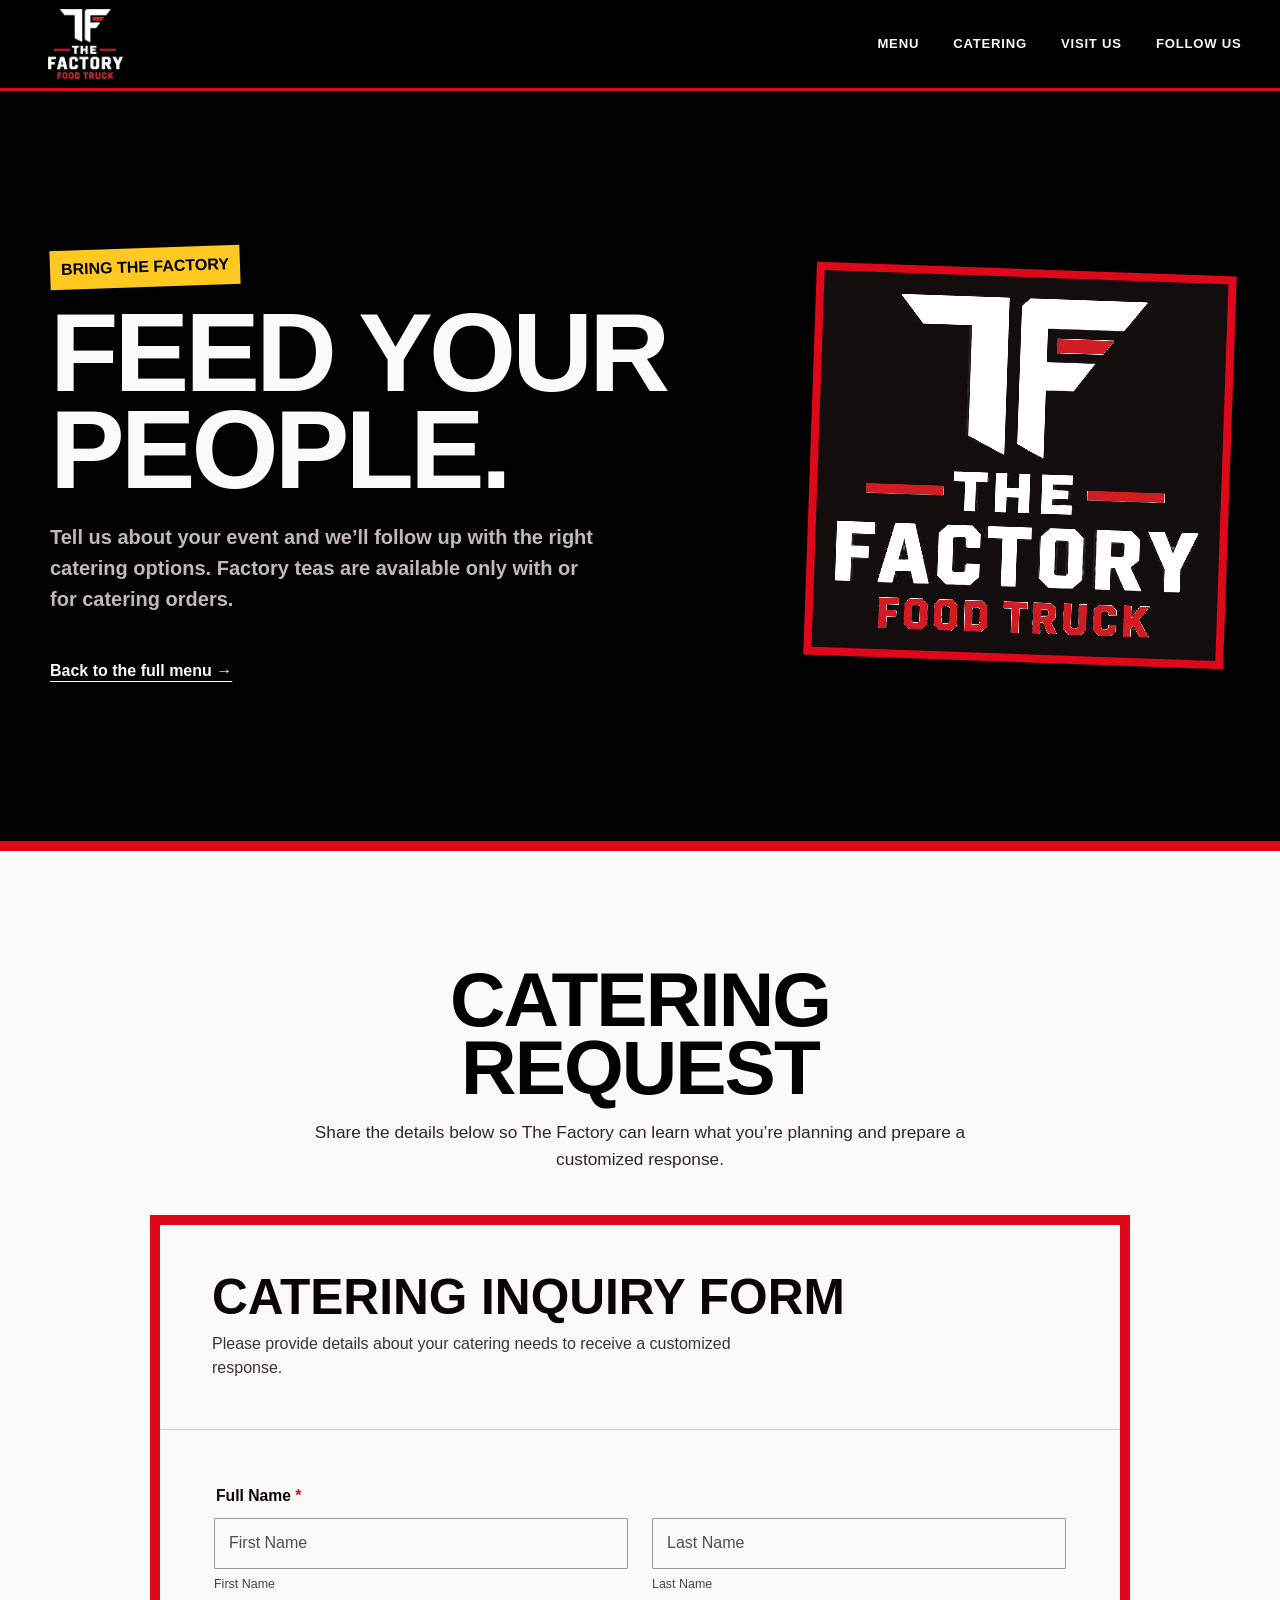
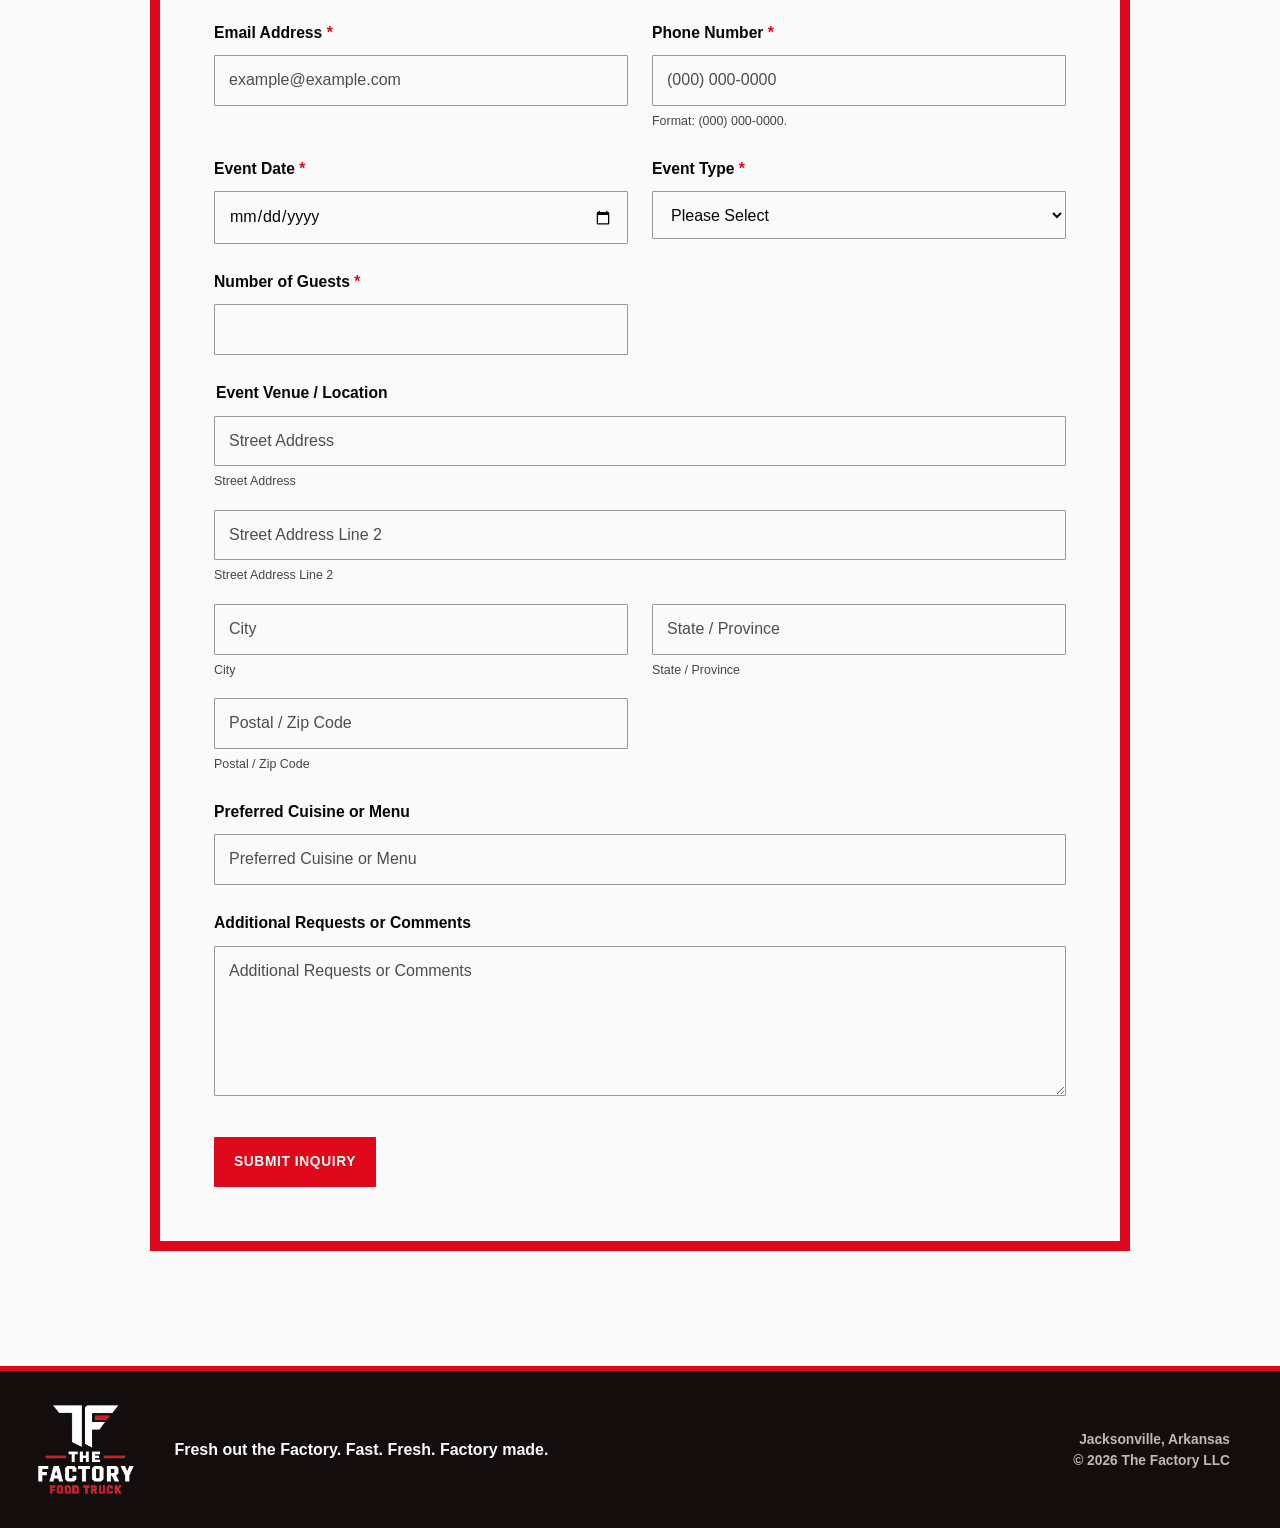
==== catering.html @ 356c7d22 "Add standalone navigation pages and Resend worker" ====
<!doctype html>
<html lang="en">
<head>
  <meta charset="UTF-8">
  <meta name="viewport" content="width=device-width, initial-scale=1.0">
  <meta name="description" content="Request The Factory Food Truck for your next event. Catering inquiries for Jacksonville and surrounding areas.">
  <meta name="theme-color" content="#090909">
  <title>Catering | The Factory Food Truck</title>
  <link rel="icon" href="assets/factory-logo-white.png" type="image/png">
  <link rel="stylesheet" href="styles.css">
</head>
<body class="catering-page">
  <a class="skip-link" href="#main">Skip to main content</a>

  <header class="site-header">
    <a class="wordmark" href="index.html#top" aria-label="The Factory home">
      <img src="assets/factory-logo-client-dark.png" alt="The Factory Food Truck" width="667" height="618">
    </a>
    <button class="nav-toggle" type="button" aria-expanded="false" aria-controls="site-nav" aria-label="Open menu">
      <span class="nav-toggle-bars" aria-hidden="true"></span>
    </button>
    <nav id="site-nav" aria-label="Main navigation">
      <a href="menu.html">Menu</a>
      <a href="catering.html" aria-current="page">Catering</a>
      <a href="visit.html">Visit us</a>
      <a href="follow-us.html">Follow us</a>
    </nav>
  </header>

  <main id="main">
    <section class="catering-hero">
      <div class="catering-hero-copy">
        <p class="script-line">Bring the Factory</p>
        <h1>Feed your people.</h1>
        <p>Tell us about your event and we’ll follow up with the right catering options. Factory teas are available only with or for catering orders.</p>
        <a class="text-link" href="index.html#menu">Back to the full menu →</a>
      </div>
      <div class="catering-hero-mark" aria-hidden="true">
        <img src="assets/factory-logo-client-dark.png" alt="" width="667" height="618">
      </div>
    </section>

    <section class="catering-form-section" aria-labelledby="catering-form-title">
      <div class="catering-form-intro">
        <h2 id="catering-form-title">Catering request</h2>
        <p>Share the details below so The Factory can learn what you’re planning and prepare a customized response.</p>
      </div>
      <div class="catering-form-frame">
        <form id="catering-form" class="native-catering-form" novalidate>
          <div class="native-form-header">
            <h3>Catering Inquiry Form</h3>
            <p>Please provide details about your catering needs to receive a customized response.</p>
          </div>

          <div class="native-form-body">
            <div class="form-field form-field-full">
              <fieldset class="field-group">
                <legend>Full Name <span aria-hidden="true">*</span></legend>
                <div class="form-grid form-grid-two">
                  <label>
                    <span class="sr-only">First Name</span>
                    <input name="firstName" type="text" autocomplete="given-name" placeholder="First Name" required>
                    <small>First Name</small>
                  </label>
                  <label>
                    <span class="sr-only">Last Name</span>
                    <input name="lastName" type="text" autocomplete="family-name" placeholder="Last Name" required>
                    <small>Last Name</small>
                  </label>
                </div>
              </fieldset>
            </div>

            <div class="form-field">
              <label for="email">Email Address <span aria-hidden="true">*</span></label>
              <input id="email" name="email" type="email" autocomplete="email" placeholder="example@example.com" required>
            </div>
            <div class="form-field">
              <label for="phone">Phone Number <span aria-hidden="true">*</span></label>
              <input id="phone" name="phone" type="tel" autocomplete="tel" inputmode="tel" placeholder="(000) 000-0000" required>
              <small>Format: (000) 000-0000.</small>
            </div>

            <div class="form-field">
              <label for="event-date">Event Date <span aria-hidden="true">*</span></label>
              <input id="event-date" name="eventDate" type="date" required>
            </div>
            <div class="form-field">
              <label for="event-type">Event Type <span aria-hidden="true">*</span></label>
              <select id="event-type" name="eventType" required>
                <option value="">Please Select</option>
                <option>Wedding</option>
                <option>Corporate Event</option>
                <option>Birthday</option>
                <option>Anniversary</option>
                <option>Other</option>
              </select>
            </div>

            <div class="form-field">
              <label for="guest-count">Number of Guests <span aria-hidden="true">*</span></label>
              <input id="guest-count" name="guestCount" type="number" min="1" step="1" required>
            </div>

            <fieldset class="field-group form-field-full">
              <legend>Event Venue / Location</legend>
              <div class="form-grid form-grid-two">
                <label class="form-field-full">
                  <span class="sr-only">Street Address</span>
                  <input name="streetAddress" type="text" autocomplete="street-address" placeholder="Street Address">
                  <small>Street Address</small>
                </label>
                <label class="form-field-full">
                  <span class="sr-only">Street Address Line 2</span>
                  <input name="streetAddressLine2" type="text" autocomplete="address-line2" placeholder="Street Address Line 2">
                  <small>Street Address Line 2</small>
                </label>
                <label>
                  <span class="sr-only">City</span>
                  <input name="city" type="text" autocomplete="address-level2" placeholder="City">
                  <small>City</small>
                </label>
                <label>
                  <span class="sr-only">State / Province</span>
                  <input name="state" type="text" autocomplete="address-level1" placeholder="State / Province">
                  <small>State / Province</small>
                </label>
                <label>
                  <span class="sr-only">Postal / Zip Code</span>
                  <input name="postalCode" type="text" autocomplete="postal-code" inputmode="numeric" placeholder="Postal / Zip Code">
                  <small>Postal / Zip Code</small>
                </label>
              </div>
            </fieldset>

            <div class="form-field form-field-full">
              <label for="preferred-menu">Preferred Cuisine or Menu</label>
              <input id="preferred-menu" name="preferredMenu" type="text" placeholder="Preferred Cuisine or Menu">
            </div>
            <div class="form-field form-field-full">
              <label for="comments">Additional Requests or Comments</label>
              <textarea id="comments" name="comments" rows="5" placeholder="Additional Requests or Comments"></textarea>
            </div>

            <div class="form-submit-row">
              <button class="button button-red" type="submit">Submit Inquiry</button>
              <p id="catering-status" class="form-status" role="status" aria-live="polite"></p>
            </div>
          </div>
        </form>
      </div>
    </section>
  </main>

  <footer>
    <img class="footer-logo" src="assets/factory-logo-client-dark.png" alt="The Factory Food Truck" width="667" height="618">
    <p>Fresh out the Factory. Fast. Fresh. Factory made.</p>
    <p class="footer-meta">Jacksonville, Arkansas<br>© <span id="year"></span> The Factory LLC</p>
  </footer>

  <script src="catering-config.js"></script>
  <script src="script.js"></script>
</body>
</html>
---- styles.css ----
:root {
  --black: oklch(0.075 0 0);
  --ink: oklch(0.12 0.008 25);
  --surface: oklch(0.17 0.012 25);
  --white: oklch(0.985 0 0);
  --muted: oklch(0.79 0.01 25);
  --red: oklch(0.57 0.23 27);
  --red-dark: oklch(0.41 0.17 27);
  --yellow: oklch(0.86 0.17 88);
  --display: Impact, Haettenschweiler, "Arial Narrow Bold", sans-serif;
  --body: Arial, Helvetica, sans-serif;
  --page: min(1180px, calc(100vw - 40px));
  --header: 78px;
}

* { box-sizing: border-box; }
html { scroll-behavior: smooth; }
body { margin: 0; color: var(--white); background: var(--black); font-family: var(--body); line-height: 1.55; overflow-x: clip; }
img { display: block; max-width: 100%; height: auto; }
a { color: inherit; }
button, a { -webkit-tap-highlight-color: transparent; }
:focus-visible { outline: 3px solid var(--yellow); outline-offset: 4px; }

.skip-link { position: fixed; top: 8px; left: 8px; z-index: 30; padding: 12px 16px; color: var(--black); background: var(--white); transform: translateY(-140%); }
.skip-link:focus { transform: translateY(0); }

.site-header { min-height: var(--header); padding: 9px clamp(16px, 3vw, 44px); display: flex; align-items: center; justify-content: space-between; gap: 28px; border-bottom: 3px solid var(--red); background: oklch(0.075 0 0 / .97); position: sticky; top: 0; z-index: 20; }
.wordmark { width: 94px; height: 70px; display: block; text-decoration: none; }
.wordmark img { width: 100%; height: 100%; object-fit: contain; }
.site-header nav { display: flex; align-items: center; gap: 34px; }
.site-header nav a { min-height: 44px; display: flex; align-items: center; font: 800 .82rem/1 var(--body); text-decoration: none; text-transform: uppercase; letter-spacing: .06em; }
.site-header nav a:hover { color: var(--red); }
.nav-toggle { display: none; width: 48px; height: 44px; padding: 0; align-items: center; justify-content: center; color: var(--white); border: 2px solid var(--white); background: transparent; cursor: pointer; }
.nav-toggle-bars, .nav-toggle-bars::before, .nav-toggle-bars::after { content: ""; display: block; width: 22px; height: 2.5px; background: currentColor; border-radius: 2px; transition: transform .2s ease, opacity .2s ease; }
.nav-toggle-bars { position: relative; }
.nav-toggle-bars::before, .nav-toggle-bars::after { position: absolute; left: 0; }
.nav-toggle-bars::before { top: -7px; }
.nav-toggle-bars::after { top: 7px; }
.nav-toggle[aria-expanded="true"] .nav-toggle-bars { background: transparent; }
.nav-toggle[aria-expanded="true"] .nav-toggle-bars::before { top: 0; transform: rotate(45deg); }
.nav-toggle[aria-expanded="true"] .nav-toggle-bars::after { top: 0; transform: rotate(-45deg); }

.hero { min-height: calc(100svh - var(--header)); display: block; overflow: hidden; position: relative; background: var(--black); }
.hero-copy { width: min(690px, 57vw); min-height: calc(100svh - var(--header)); padding: clamp(28px, 4vw, 58px) 20px clamp(54px, 7vw, 88px) clamp(20px, 3.4vw, 50px); display: flex; flex-direction: column; justify-content: flex-start; position: relative; z-index: 2; }
.hero-brand { width: max-content; margin: 0 0 12px; position: relative; }
.hero-brand img { width: min(200px, 52vw); transform: rotate(-1.5deg); }
.hero h1 { margin: 0; max-width: 7ch; font: 900 clamp(4rem, 7.8vw, 6rem)/.88 var(--display); letter-spacing: -.025em; text-transform: uppercase; text-wrap: balance; }
.hero h1 span { display: block; color: var(--white); }
.hero h1 strong { width: max-content; max-width: 100%; margin-top: 8px; padding: 5px 12px 8px; display: block; color: var(--white); background: var(--red); font: inherit; transform: rotate(-1.5deg); }
.hero-lede { max-width: 520px; margin: 26px 0 0; color: var(--muted); font-size: clamp(1.05rem, 1.7vw, 1.24rem); font-weight: 700; }
.hero-actions, .visit-actions { display: flex; flex-wrap: wrap; gap: 12px; margin-top: 30px; }
.button { min-height: 50px; padding: 0 20px; display: inline-flex; align-items: center; justify-content: center; border: 0; border-radius: 1px; font: 900 .86rem/1 var(--body); text-transform: uppercase; letter-spacing: .045em; text-decoration: none; transition: transform 180ms cubic-bezier(.22, 1, .36, 1), background 180ms ease-out, color 180ms ease-out; }
.button:hover { transform: translateY(-3px) rotate(-1deg); }
.button-light { color: var(--black); background: var(--white); }
.button-outline { border: 2px solid var(--white); color: var(--white); background: transparent; }
.button-red { background: var(--red); color: var(--white); }
.button-dark { color: var(--white); background: var(--black); }
.hours-line { margin: 24px 0 0; font-size: .9rem; }
.hours-line strong { color: var(--yellow); text-transform: uppercase; }
.hours-line span { color: var(--muted); }

.page-intro { padding: clamp(64px, 9vw, 120px) max(20px, calc((100vw - 1180px) / 2)); color: var(--white); background: var(--black); border-bottom: 10px solid var(--red); }
.page-intro h1 { max-width: 8ch; margin: 18px 0 20px; font: 900 clamp(4rem, 8vw, 6rem)/.86 var(--display); letter-spacing: -.035em; text-transform: uppercase; text-wrap: balance; }
.page-intro > p:not(.script-line) { max-width: 54ch; margin: 0; color: var(--muted); font-size: clamp(1.05rem, 1.8vw, 1.25rem); font-weight: 700; }

.intro { width: 100%; margin: 0; padding: clamp(80px, 10vw, 140px) max(20px, calc((100vw - 1180px) / 2)); display: grid; grid-template-columns: .9fr 1.1fr; gap: clamp(48px, 8vw, 100px); align-items: center; color: var(--black); background: var(--white); }
.intro-logo { min-height: clamp(300px, 34vw, 470px); padding: clamp(28px, 4vw, 56px); display: flex; align-items: center; justify-content: center; background: var(--white); border: 7px solid var(--red); position: relative; transform: rotate(-1deg); }
.intro-logo img { width: 100%; max-width: 100%; max-height: 100%; margin: 0 auto; object-fit: contain; }
.intro-logo::after { content: "Made fresh"; position: absolute; right: -20px; bottom: -17px; padding: 7px 10px; color: var(--black); background: var(--yellow); font-weight: 900; text-transform: uppercase; transform: rotate(4deg); }
.intro-copy h2, .food-copy h2, .visit-copy h2, .social-section h2 { margin: 0 0 20px; font: 900 clamp(2.8rem, 6vw, 5.6rem)/.9 var(--display); letter-spacing: -.02em; text-transform: uppercase; text-wrap: balance; }
.intro-copy h2 { color: var(--red); }
.intro-copy p { max-width: 55ch; margin: 0; color: oklch(0.25 0.01 25); font-size: 1.12rem; }

.menu-section { padding: clamp(82px, 10vw, 140px) max(20px, calc((100vw - 1180px) / 2)); position: relative; color: var(--white); background: var(--ink); border-top: 10px solid var(--red); border-bottom: 10px solid var(--red); }
.menu-section::before { content: ""; position: absolute; inset: 0; pointer-events: none; background: radial-gradient(circle at 18% 20%, oklch(1 0 0 / .025) 0 1px, transparent 2px); background-size: 13px 13px; opacity: .55; }
.section-heading { position: relative; display: flex; align-items: end; justify-content: flex-end; gap: 30px; margin-bottom: 44px; border-bottom: 6px solid var(--white); }
.section-heading p { margin: 0 0 17px; color: var(--yellow); font-weight: 900; text-transform: uppercase; }
.section-heading h2 { margin: 0; color: var(--white); font: 900 clamp(3.8rem, 8vw, 6rem)/.88 var(--display); text-transform: uppercase; }
.menu-layout { position: relative; display: grid; grid-template-columns: 5fr 7fr; border-top: 2px solid oklch(1 0 0 / .55); border-left: 2px solid oklch(1 0 0 / .55); }
.menu-block { padding: clamp(28px, 4vw, 48px); border-right: 2px solid oklch(1 0 0 / .55); border-bottom: 2px solid oklch(1 0 0 / .55); }
.menu-title { display: flex; align-items: baseline; justify-content: space-between; gap: 20px; padding-bottom: 14px; border-bottom: 5px solid var(--red); }
.menu-title h3 { margin: 0; font: 900 clamp(2rem, 4vw, 3.15rem)/1 var(--display); text-transform: uppercase; }
.menu-title span { color: var(--yellow); font-weight: 900; text-transform: uppercase; font-size: .75rem; text-align: right; }
.price-list { margin: 25px 0; }
.price-list > div { display: flex; align-items: baseline; gap: 10px; margin: 10px 0; }
.price-list > div::before { content: ""; flex: 1; order: 2; border-bottom: 2px dotted oklch(1 0 0 / .3); }
.price-list dt { order: 1; font-weight: 800; }
.price-list dd { order: 3; margin: 0; color: var(--yellow); font-weight: 900; }
.flavor-board { margin-top: 30px; padding: 22px; color: var(--black); background: var(--white); transform: rotate(-.5deg); }
.flavor-board h4, .addons h4 { margin: 0 0 12px; font: 900 1.45rem/1 var(--display); text-transform: uppercase; }
.flavor-board ul { margin: 0; padding: 0; columns: 2; list-style: none; }
.flavor-board li { margin: 8px 0; break-inside: avoid; font-size: .88rem; font-weight: 800; }
.flavor-board li::before { content: "★"; margin-right: 8px; color: var(--red); }
.new-tag { display: inline-block; padding: 2px 5px; color: var(--black); background: var(--yellow); font-size: .66rem; text-transform: uppercase; transform: rotate(-5deg); }
.dish-list > div { padding: 18px 0; border-bottom: 1px solid oklch(1 0 0 / .2); }
.dish-list h4 { margin: 0; font: 900 1.35rem/1.1 var(--display); text-transform: uppercase; }
.dish-list h4 b { float: right; color: var(--yellow); }
.dish-list p, .small-note { margin: 6px 0 0; color: var(--muted); font-size: .9rem; }
.addons { margin-top: 24px; padding: 18px; color: var(--black); background: var(--yellow); transform: rotate(.4deg); }
.addons p { margin: 0; font-size: .9rem; font-weight: 700; }
.featured-price { margin: 28px 0 16px; display: flex; align-items: baseline; gap: 10px; }
.featured-price strong { color: var(--yellow); font: 900 3rem/1 var(--display); }
.featured-price span { font-weight: 900; text-transform: uppercase; }
.drink-flavors { padding: 0; display: flex; flex-wrap: wrap; gap: 8px; list-style: none; }
.drink-flavors li { padding: 7px 10px; border: 2px solid var(--white); font-weight: 800; }
.compact { margin-bottom: 12px; }
.combo-list { display: grid; grid-template-columns: 1fr 1fr; gap: 3px; margin-top: 26px; background: var(--red); }
.combo-list > div { padding: 20px; color: var(--white); background: var(--black); }
.combo-list h4 { margin: 0; font: 900 1.4rem/1 var(--display); text-transform: uppercase; }
.combo-list p { margin: 7px 0; color: var(--muted); font-size: .88rem; }
.combo-list strong { color: var(--yellow); font-size: 1.3rem; }
.catering-note { margin: 38px 0 0; padding: 22px clamp(18px, 3vw, 30px); display: flex; align-items: center; justify-content: space-between; gap: 24px; color: var(--black); background: var(--yellow); transform: rotate(-.35deg); }
.catering-note strong { font: 900 clamp(1.5rem, 3vw, 2.1rem)/1 var(--display); text-transform: uppercase; }
.catering-note p { margin: 5px 0 0; font-weight: 800; }
.advisory { width: 100%; max-width: none; margin: 34px 0 0; padding: 18px clamp(12px, 3vw, 30px); color: var(--white); background: var(--black); border-top: 2px solid var(--red); border-bottom: 2px solid var(--red); font-size: .84rem; text-align: center; }

.food-story { padding: clamp(90px, 11vw, 150px) max(20px, calc((100vw - 1180px) / 2)); display: grid; grid-template-columns: .8fr 1.2fr .8fr; gap: clamp(22px, 5vw, 64px); align-items: center; position: relative; overflow: hidden; color: var(--white); background: var(--red); }
.food-image { margin: 0; height: min(620px, 62vw); overflow: hidden; border: 8px solid var(--white); }
.food-image img { width: 100%; height: 100%; object-fit: cover; }
.food-image:first-child { transform: rotate(-2deg); }
.front-cup { transform: translateY(46px) rotate(2deg); }
.script-line { width: max-content; margin: 0 0 18px; padding: 7px 11px; color: var(--black); background: var(--yellow); font-weight: 900; text-transform: uppercase; transform: rotate(-2deg); }
.food-copy h2 { color: var(--white); }
.food-copy p:not(.script-line) { color: var(--white); font-size: 1.08rem; }
.text-link { display: inline-block; margin-top: 18px; color: var(--white); font-weight: 900; text-underline-offset: 5px; }

.visit-section { min-height: 650px; display: grid; grid-template-columns: .9fr 1.1fr; align-items: stretch; color: var(--black); background: var(--white); }
.visit-copy { padding: clamp(72px, 9vw, 130px) clamp(28px, 7vw, 110px) clamp(72px, 9vw, 130px) max(20px, calc((100vw - 1180px) / 2)); display: flex; flex-direction: column; justify-content: center; }
.visit-copy h2 { color: var(--black); }
.visit-copy address { font-style: normal; font-size: clamp(1.4rem, 3vw, 2.05rem); font-weight: 900; }
.visit-hours { margin: 26px 0 0; font-size: 1.08rem; }
.visit-hours span { color: var(--red-dark); }
.pickup-note { max-width: 50ch; margin-top: 24px; font-size: .9rem; font-weight: 700; }
.map-panel { height: 100%; min-height: 500px; position: relative; overflow: hidden; border: 12px solid var(--red); background: oklch(.92 0 0); }
.map-panel iframe { width: 100%; height: 100%; min-height: 0; display: block; border: 0; filter: saturate(.8) contrast(1.05); }

.social-section { padding: clamp(84px, 12vw, 150px) 20px; text-align: center; background: var(--black); }
.social-section > p { width: max-content; max-width: 100%; margin: 0 auto 18px; padding: 7px 10px; color: var(--black); background: var(--yellow); font-weight: 900; text-transform: uppercase; transform: rotate(-1deg); }
.social-section h2 { margin-left: auto; margin-right: auto; color: var(--red); }
.social-links { display: flex; justify-content: center; flex-wrap: wrap; gap: 12px; }
.social-links a { min-height: 50px; padding: 0 24px; display: inline-flex; align-items: center; border: 2px solid var(--white); font-weight: 900; text-decoration: none; text-transform: uppercase; }
.social-links a:hover { color: var(--black); background: var(--white); }

footer { padding: 34px max(20px, calc((100vw - 1180px) / 2)) 34px clamp(16px, 3vw, 44px); display: grid; grid-template-columns: 110px 1fr auto; align-items: center; gap: 26px; border-top: 5px solid var(--red); background: var(--surface); }
.footer-logo { width: 96px; }
footer p { margin: 0; font-weight: 800; }
.footer-meta { color: var(--muted); text-align: right; font-size: .86rem; }

.catering-hero { min-height: min(760px, calc(100svh - var(--header))); padding: clamp(58px, 9vw, 120px) max(20px, calc((100vw - 1180px) / 2)); display: grid; grid-template-columns: 1fr .72fr; align-items: center; gap: clamp(42px, 8vw, 120px); color: var(--white); background: var(--black); border-bottom: 10px solid var(--red); }
.catering-hero-copy { max-width: 620px; }
.catering-hero-copy h1 { margin: 18px 0 24px; font: 900 clamp(4rem, 9vw, 7rem)/.86 var(--display); letter-spacing: -.035em; text-transform: uppercase; text-wrap: balance; }
.catering-hero-copy > p:not(.script-line) { max-width: 50ch; color: var(--muted); font-size: clamp(1.05rem, 1.8vw, 1.25rem); font-weight: 700; }
.catering-hero-copy .text-link { margin-top: 24px; }
.catering-hero-mark { width: min(420px, 100%); justify-self: end; padding: 20px; background: var(--surface); border: 8px solid var(--red); transform: rotate(2deg); }
.catering-hero-mark img { width: 100%; }
.catering-form-section { padding: clamp(70px, 9vw, 120px) max(20px, calc((100vw - 1000px) / 2)); color: var(--black); background: var(--white); }
.catering-form-intro { max-width: 680px; margin: 0 auto 42px; text-align: center; }
.catering-form-intro h2 { margin: 0 0 18px; font: 900 clamp(3rem, 6vw, 5.4rem)/.88 var(--display); letter-spacing: -.025em; text-transform: uppercase; text-wrap: balance; }
.catering-form-intro p { margin: 0; color: oklch(.28 .01 25); font-size: 1.08rem; }
.catering-form-frame { max-width: 980px; margin: 0 auto; overflow: hidden; border: 10px solid var(--red); background: oklch(.94 0 0); }
.native-catering-form { background: var(--white); }
.native-form-header { padding: clamp(28px, 4vw, 48px) clamp(22px, 5vw, 52px); border-bottom: 1px solid oklch(.84 0 0); }
.native-form-header h3 { margin: 0; color: var(--ink); font: 900 clamp(2rem, 4vw, 3.1rem)/1 var(--display); text-transform: uppercase; }
.native-form-header p { max-width: 60ch; margin: 9px 0 0; color: oklch(.33 .01 25); }
.native-form-body { padding: clamp(28px, 5vw, 54px); display: grid; grid-template-columns: 1fr 1fr; gap: 26px 24px; }
.form-field, .field-group { min-width: 0; margin: 0; padding: 0; border: 0; }
.form-field-full { grid-column: 1 / -1; }
.form-field > label, .field-group legend { display: block; margin-bottom: 10px; color: var(--ink); font-size: .98rem; font-weight: 800; }
.form-field > label span[aria-hidden="true"], .field-group legend span[aria-hidden="true"] { color: var(--red); }
.form-grid { display: grid; gap: 18px 24px; }
.form-grid-two { grid-template-columns: 1fr 1fr; }
.native-catering-form input, .native-catering-form select, .native-catering-form textarea { width: 100%; min-height: 48px; padding: 12px 14px; color: var(--ink); background: var(--white); border: 1px solid oklch(.68 0 0); border-radius: 1px; font: inherit; }
.native-catering-form textarea { min-height: 132px; resize: vertical; }
.native-catering-form input::placeholder, .native-catering-form textarea::placeholder { color: oklch(.42 0 0); opacity: 1; }
.native-catering-form input:focus, .native-catering-form select:focus, .native-catering-form textarea:focus { border-color: var(--red); outline: 3px solid oklch(.57 .23 27 / .22); outline-offset: 2px; }
.native-catering-form small { display: block; margin-top: 6px; color: oklch(.39 0 0); font-size: .78rem; }
.form-submit-row { grid-column: 1 / -1; display: flex; flex-wrap: wrap; align-items: center; gap: 18px; padding-top: 8px; }
.form-submit-row .button { cursor: pointer; }
.form-submit-row .button:disabled { cursor: wait; opacity: .65; }
.form-status { flex: 1 1 300px; margin: 0; color: oklch(.35 .01 25); font-size: .9rem; }
.form-status.is-success { color: oklch(.38 .14 145); }
.form-status.is-error { color: var(--red-dark); }
.form-status.is-pending { color: oklch(.35 .01 25); }
.sr-only { position: absolute; width: 1px; height: 1px; padding: 0; margin: -1px; overflow: hidden; clip: rect(0, 0, 0, 0); white-space: nowrap; border: 0; }
.form-fallback { max-width: 980px; margin: 18px auto 0; color: oklch(.32 .01 25); font-size: .9rem; text-align: center; }
.form-fallback a { color: var(--red-dark); font-weight: 800; }

@media (max-width: 900px) {
  .nav-toggle { display: inline-flex; }
  .site-header nav { position: absolute; top: var(--header); left: 0; right: 0; padding: 16px 20px 22px; display: none; flex-direction: column; align-items: stretch; gap: 4px; background: var(--black); border-bottom: 3px solid var(--red); }
  .site-header nav.open { display: flex; }
  .hero { background: var(--black); }
  .hero-copy { width: min(680px, 72vw); min-height: 670px; }
  .intro { grid-template-columns: 1fr; }
  .section-heading { display: block; }
  .section-heading h2 { margin-top: 12px; }
  .menu-layout { grid-template-columns: 1fr; }
  .food-story { grid-template-columns: 1fr 1fr; }
  .food-copy { grid-column: 1 / -1; grid-row: 1; }
  .food-image { height: 68vw; }
  .front-cup { transform: translateY(24px) rotate(2deg); }
  .catering-hero { grid-template-columns: 1fr; min-height: auto; }
  .catering-hero-mark { justify-self: start; width: min(340px, 75vw); }
  .visit-section { grid-template-columns: 1fr; }
  .map-panel { min-height: 440px; }
}

@media (max-width: 560px) {
  :root { --page: calc(100vw - 32px); --header: 72px; }
  .wordmark { width: 72px; height: 58px; }
  .hero { background: var(--black); }
  .hero-copy { width: 100%; min-height: 720px; padding: 24px 20px 54px; }
  .hero-brand img { width: min(176px, 48vw); }
  .hero h1 { font-size: clamp(3.35rem, 16vw, 5rem); }
  .hero h1 strong { width: auto; }
  .hero-actions .button { width: 100%; }
  .intro-logo { padding: 14px; }
  .intro-logo::after { right: 0; }
  .section-heading h2 { font-size: 3.55rem; }
  .menu-section { padding-left: 16px; padding-right: 16px; }
  .menu-block { padding: 28px 14px; }
  .menu-title { display: block; }
  .menu-title span { display: block; margin-top: 8px; text-align: left; }
  .catering-note { align-items: stretch; flex-direction: column; }
  .catering-note .button { width: 100%; }
  .flavor-board ul { columns: 1; }
  .combo-list { grid-template-columns: 1fr; }
  .dish-list h4 b { float: none; display: block; margin-top: 5px; }
  .food-story { gap: 14px; }
  .food-copy { margin-bottom: 26px; }
  .food-image { height: 76vw; border-width: 5px; }
  .catering-hero { padding-top: 54px; padding-bottom: 64px; }
  .catering-hero-copy h1 { font-size: clamp(3.4rem, 16vw, 5.2rem); }
  .native-form-body { grid-template-columns: 1fr; }
  .form-field-full { grid-column: auto; }
  .form-grid-two { grid-template-columns: 1fr; }
  .form-submit-row { grid-column: auto; }
  .form-submit-row .button { width: 100%; }
  .visit-copy { padding-left: 20px; padding-right: 20px; }
  .visit-actions .button { width: 100%; }
  .map-panel { min-height: 390px; border-width: 7px; }
  .map-panel iframe { min-height: 390px; }
  footer { grid-template-columns: 1fr; }
  .footer-meta { text-align: left; }
}

@media (prefers-reduced-motion: reduce) {
  html { scroll-behavior: auto; }
  *, *::before, *::after { animation-duration: .01ms !important; transition-duration: .01ms !important; }
}
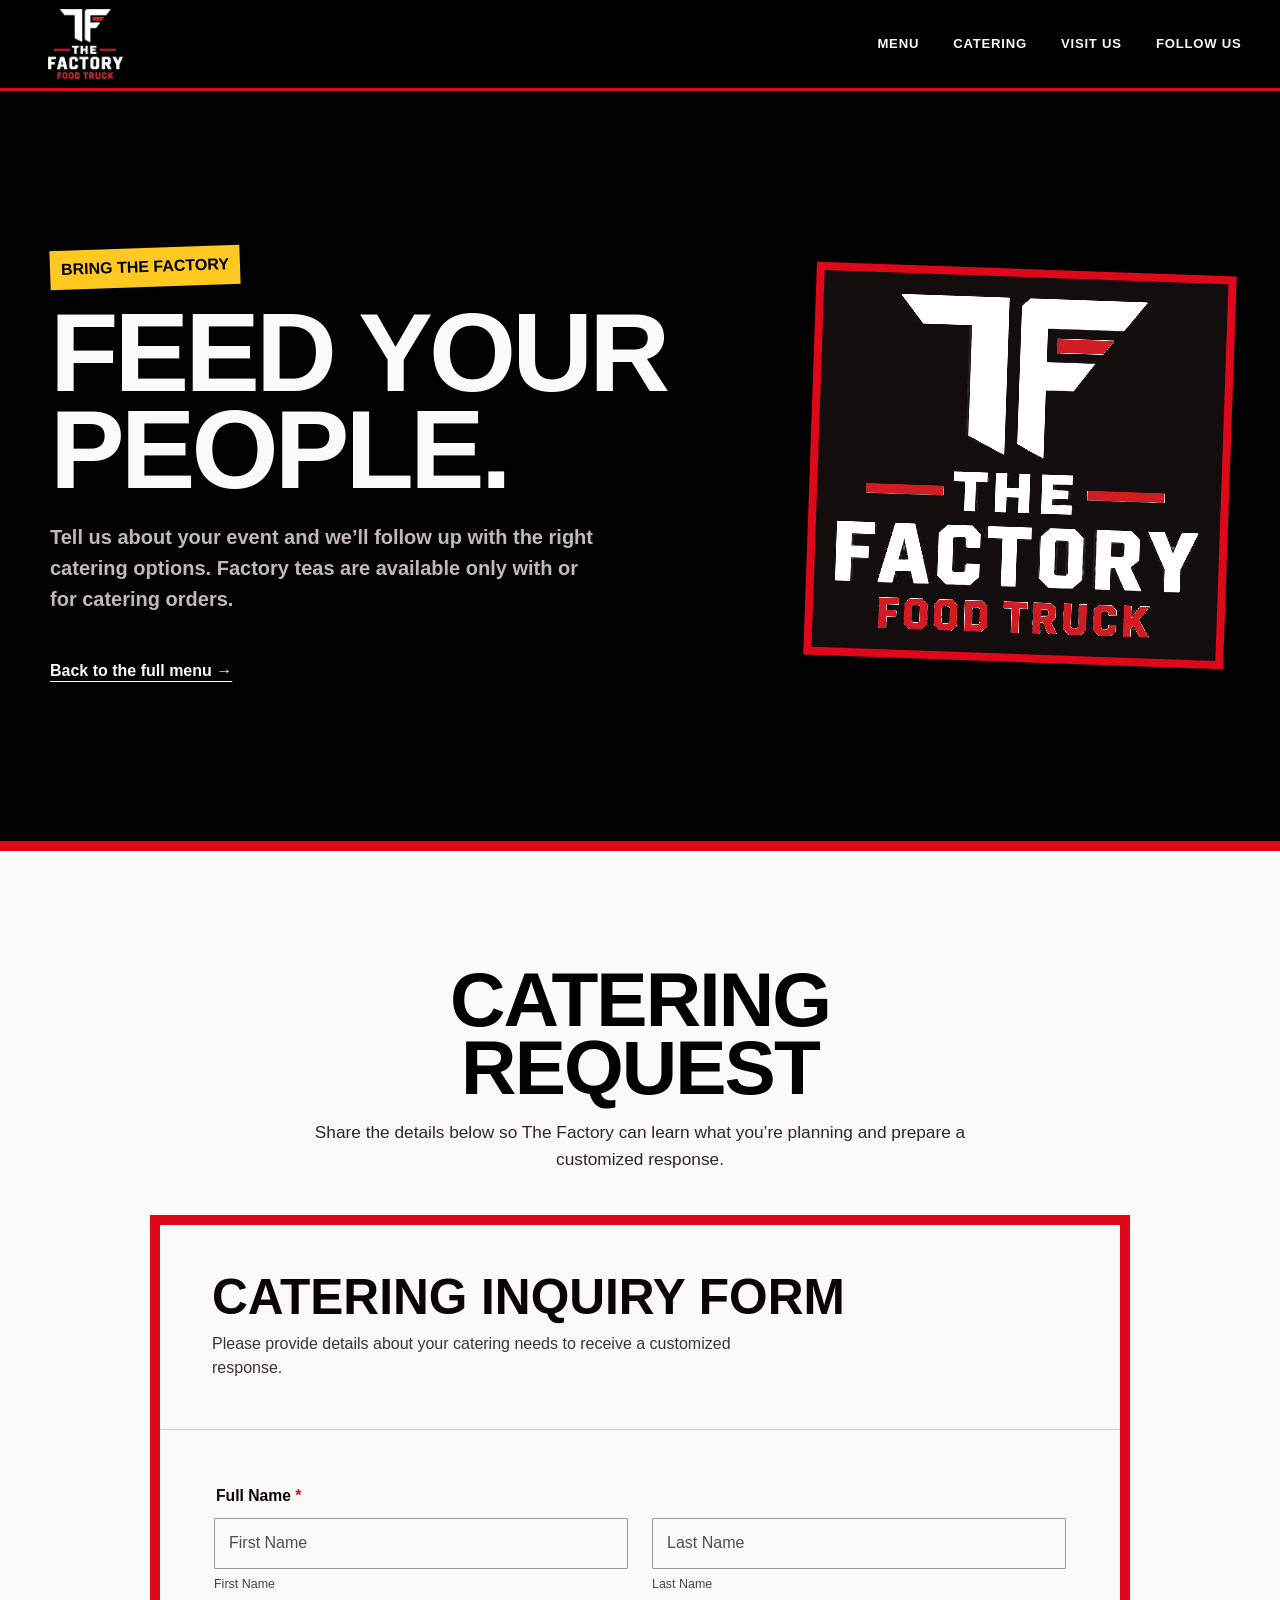
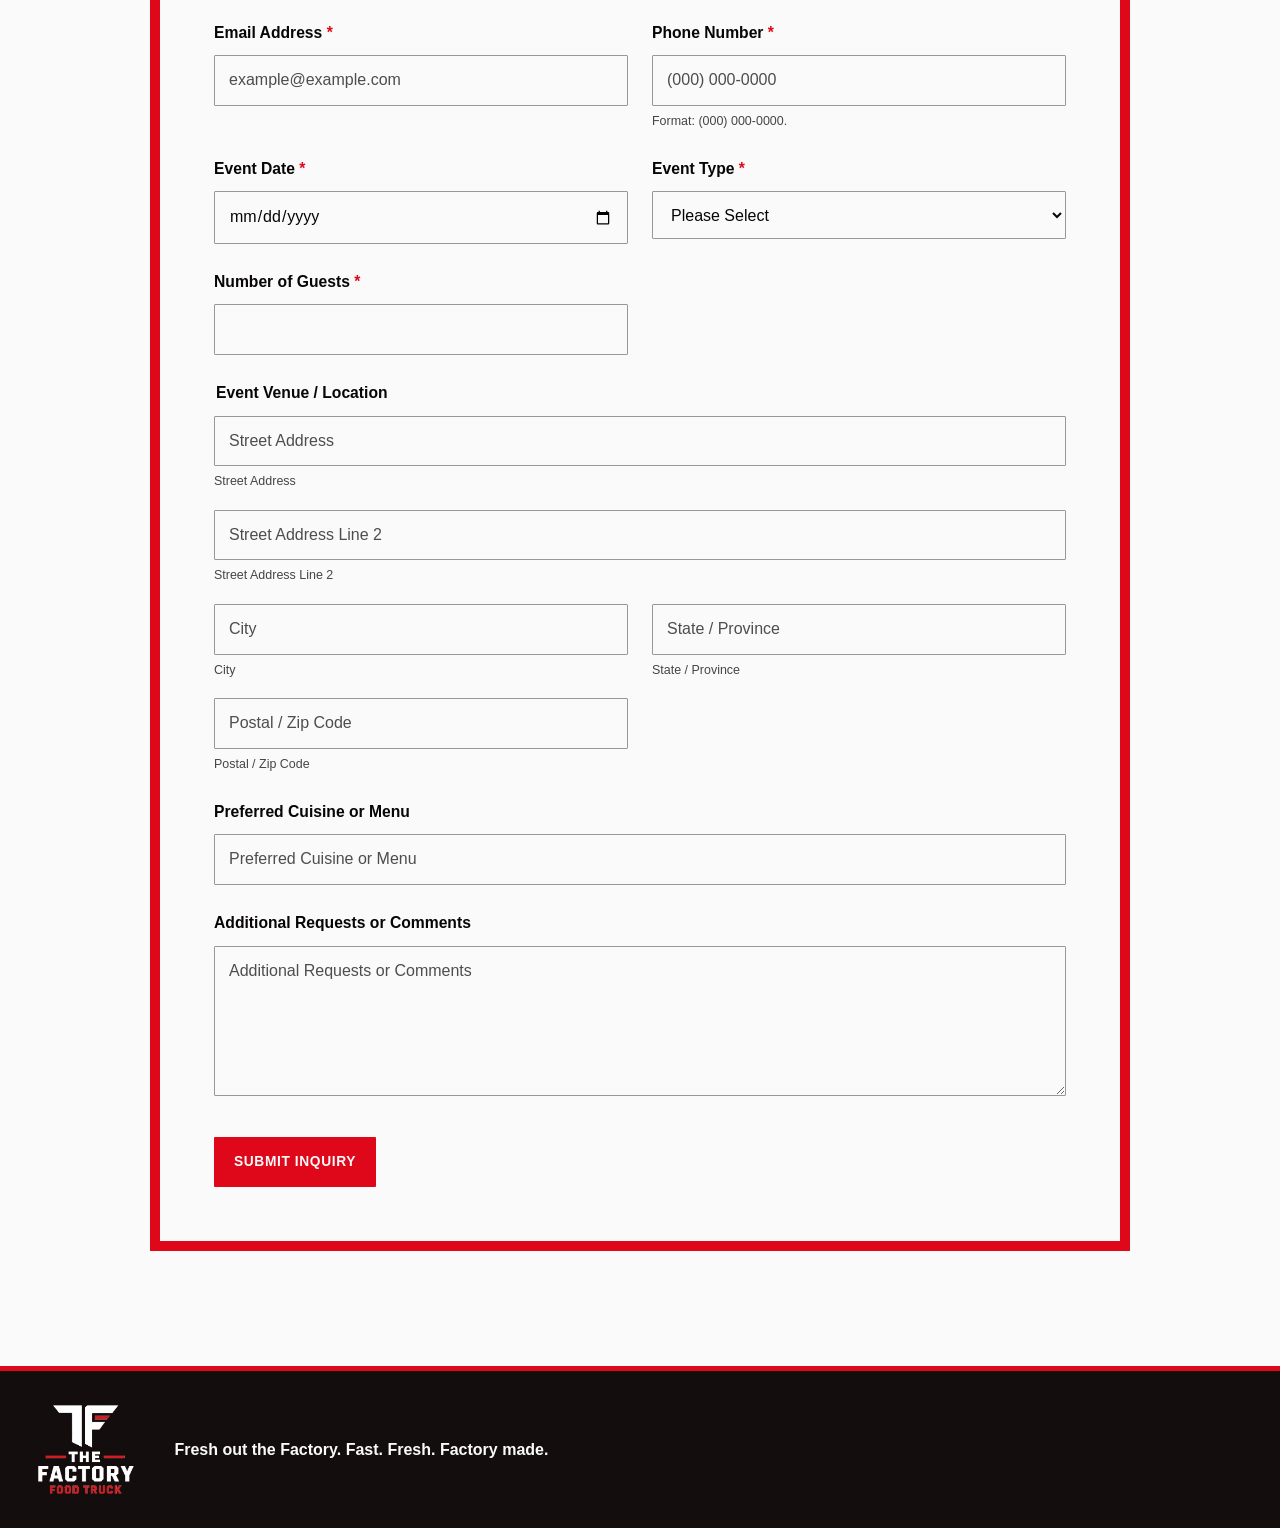
==== commit 08773d52: "Convert site to a single-page landing page" ====
--- a/catering.html
+++ b/catering.html
@@ -20,10 +20,10 @@
       <span class="nav-toggle-bars" aria-hidden="true"></span>
     </button>
     <nav id="site-nav" aria-label="Main navigation">
-      <a href="menu.html">Menu</a>
-      <a href="catering.html" aria-current="page">Catering</a>
-      <a href="visit.html">Visit us</a>
-      <a href="follow-us.html">Follow us</a>
+      <a href="index.html#menu">Menu</a>
+      <a href="index.html#catering" aria-current="page">Catering</a>
+      <a href="index.html#visit">Visit us</a>
+      <a href="index.html#follow-us">Follow us</a>
     </nav>
   </header>
 
@@ -155,7 +155,6 @@
   <footer>
     <img class="footer-logo" src="assets/factory-logo-client-dark.png" alt="The Factory Food Truck" width="667" height="618">
     <p>Fresh out the Factory. Fast. Fresh. Factory made.</p>
-    <p class="footer-meta">Jacksonville, Arkansas<br>© <span id="year"></span> The Factory LLC</p>
   </footer>
 
   <script src="catering-config.js"></script>
--- a/styles.css
+++ b/styles.css
@@ -18,6 +18,7 @@
 body { margin: 0; color: var(--white); background: var(--black); font-family: var(--body); line-height: 1.55; overflow-x: clip; }
 img { display: block; max-width: 100%; height: auto; }
 a { color: inherit; }
+section[id] { scroll-margin-top: calc(var(--header) + 18px); }
 button, a { -webkit-tap-highlight-color: transparent; }
 :focus-visible { outline: 3px solid var(--yellow); outline-offset: 4px; }
 
@@ -141,10 +142,9 @@
 .social-links a { min-height: 50px; padding: 0 24px; display: inline-flex; align-items: center; border: 2px solid var(--white); font-weight: 900; text-decoration: none; text-transform: uppercase; }
 .social-links a:hover { color: var(--black); background: var(--white); }
 
-footer { padding: 34px max(20px, calc((100vw - 1180px) / 2)) 34px clamp(16px, 3vw, 44px); display: grid; grid-template-columns: 110px 1fr auto; align-items: center; gap: 26px; border-top: 5px solid var(--red); background: var(--surface); }
+footer { padding: 34px max(20px, calc((100vw - 1180px) / 2)) 34px clamp(16px, 3vw, 44px); display: grid; grid-template-columns: 110px 1fr; align-items: center; gap: 26px; border-top: 5px solid var(--red); background: var(--surface); }
 .footer-logo { width: 96px; }
 footer p { margin: 0; font-weight: 800; }
-.footer-meta { color: var(--muted); text-align: right; font-size: .86rem; }
 
 .catering-hero { min-height: min(760px, calc(100svh - var(--header))); padding: clamp(58px, 9vw, 120px) max(20px, calc((100vw - 1180px) / 2)); display: grid; grid-template-columns: 1fr .72fr; align-items: center; gap: clamp(42px, 8vw, 120px); color: var(--white); background: var(--black); border-bottom: 10px solid var(--red); }
 .catering-hero-copy { max-width: 620px; }
@@ -241,7 +241,6 @@
   .map-panel { min-height: 390px; border-width: 7px; }
   .map-panel iframe { min-height: 390px; }
   footer { grid-template-columns: 1fr; }
-  .footer-meta { text-align: left; }
 }
 
 @media (prefers-reduced-motion: reduce) {
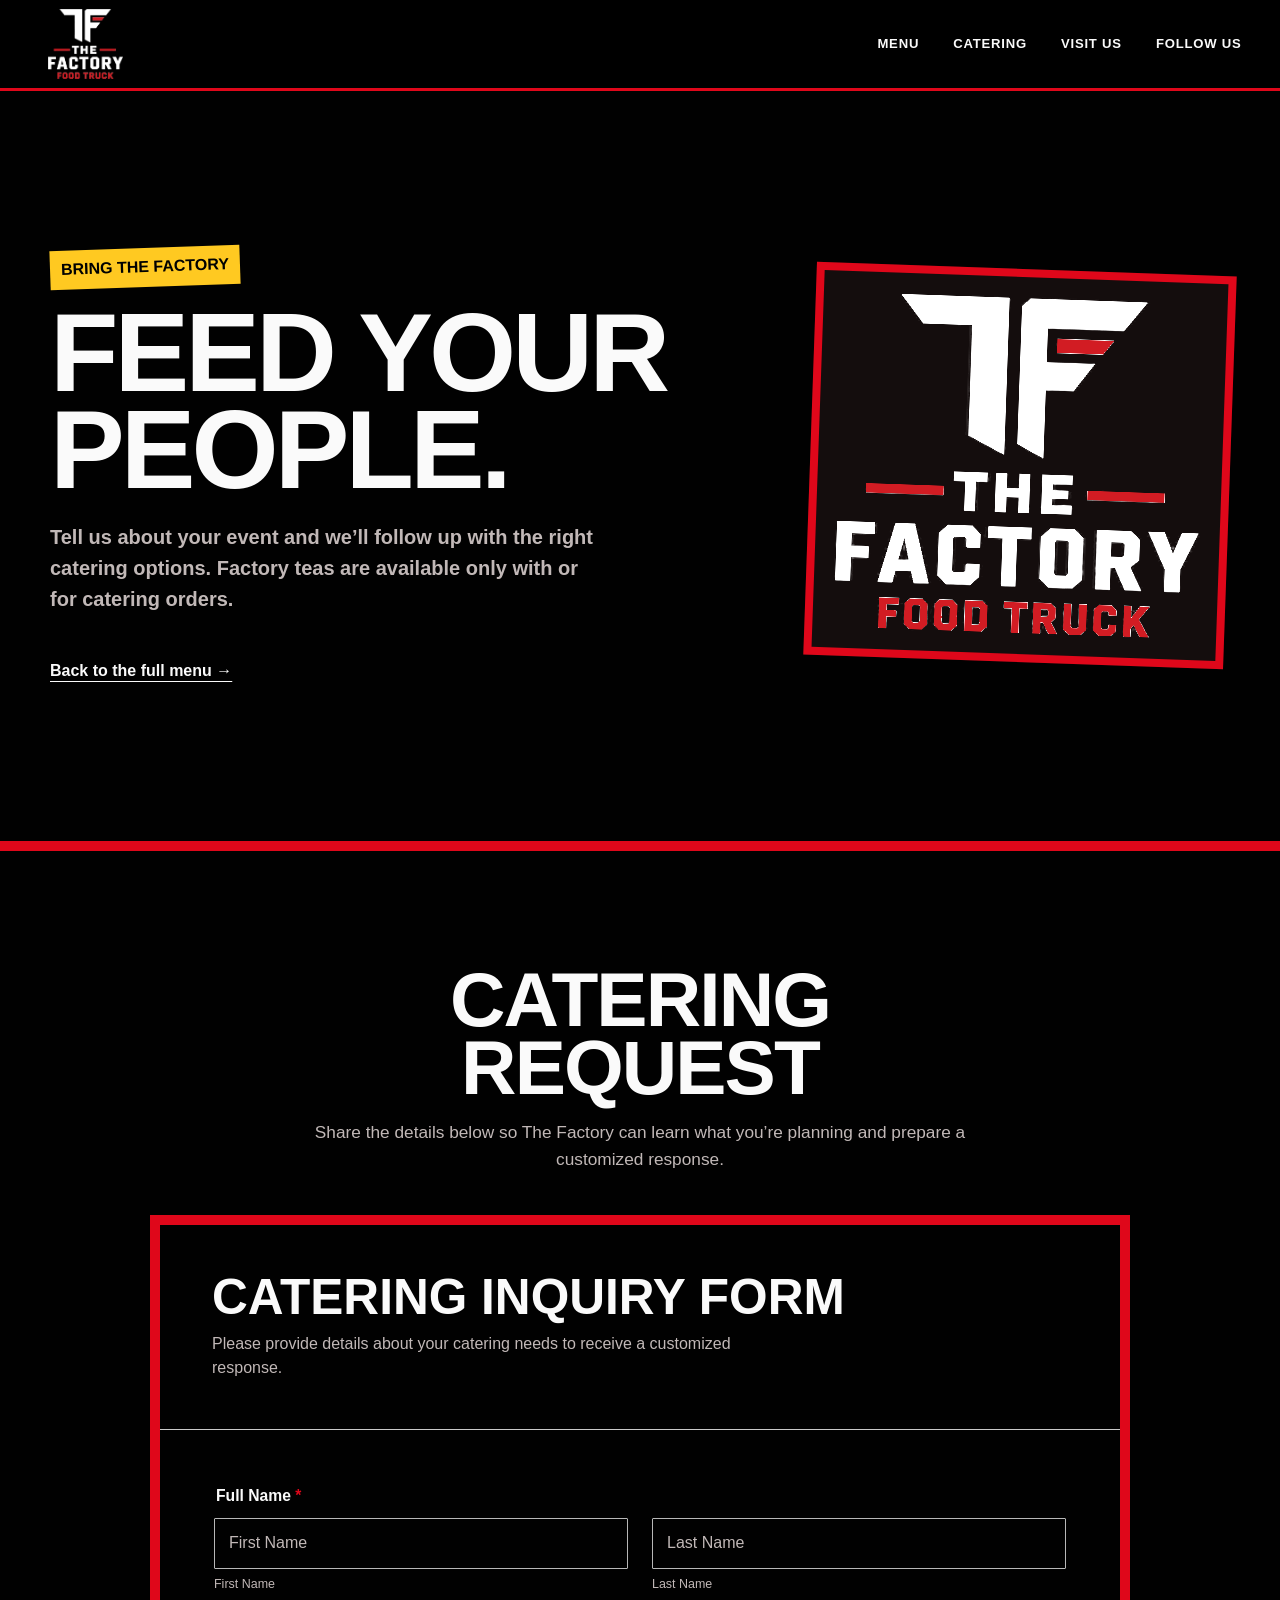
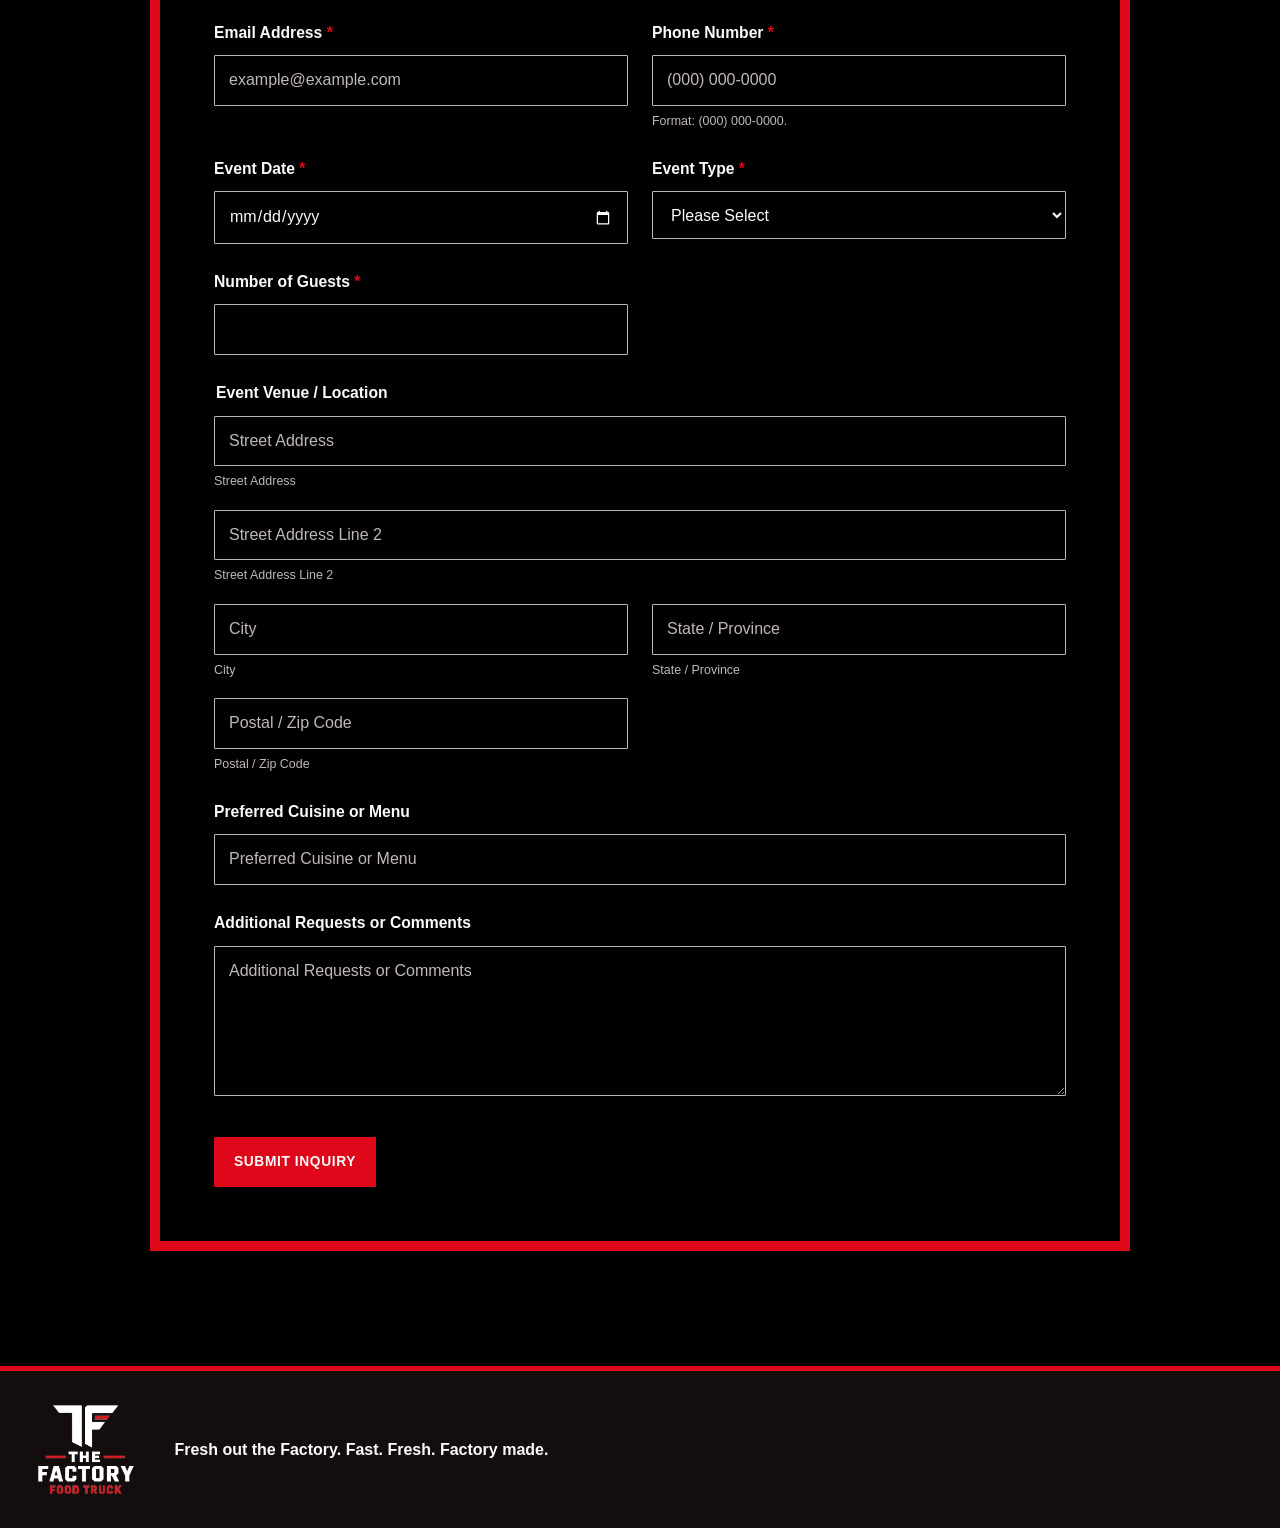
==== commit 49a4f46a: "Bust stylesheet cache for latest theme" ====
--- a/catering.html
+++ b/catering.html
@@ -7,7 +7,7 @@
   <meta name="theme-color" content="#090909">
   <title>Catering | The Factory Food Truck</title>
   <link rel="icon" href="assets/factory-logo-white.png" type="image/png">
-  <link rel="stylesheet" href="styles.css">
+  <link rel="stylesheet" href="styles.css?v=20260714-1025">
 </head>
 <body class="catering-page">
   <a class="skip-link" href="#main">Skip to main content</a>
--- a/styles.css
+++ b/styles.css
@@ -83,6 +83,8 @@
 .menu-title h3 { margin: 0; font: 900 clamp(2rem, 4vw, 3.15rem)/1 var(--display); text-transform: uppercase; }
 .menu-title span { color: var(--yellow); font-weight: 900; text-transform: uppercase; font-size: .75rem; text-align: right; }
 .price-list { margin: 25px 0; }
+.chicken-tenders { margin-bottom: 0; }
+.chicken-tenders + .price-list { margin-top: 0; }
 .price-list > div { display: flex; align-items: baseline; gap: 10px; margin: 10px 0; }
 .price-list > div::before { content: ""; flex: 1; order: 2; border-bottom: 2px dotted oklch(1 0 0 / .3); }
 .price-list dt { order: 1; font-weight: 800; }
@@ -105,6 +107,7 @@
 .drink-flavors { padding: 0; display: flex; flex-wrap: wrap; gap: 8px; list-style: none; }
 .drink-flavors li { padding: 7px 10px; border: 2px solid var(--white); font-weight: 800; }
 .compact { margin-bottom: 12px; }
+.price-list.compact.chicken-tenders { margin-bottom: 0; }
 .combo-list { display: grid; grid-template-columns: 1fr 1fr; gap: 3px; margin-top: 26px; background: var(--red); }
 .combo-list > div { padding: 20px; color: var(--white); background: var(--black); }
 .combo-list h4 { margin: 0; font: 900 1.4rem/1 var(--display); text-transform: uppercase; }
@@ -135,12 +138,12 @@
 .map-panel { height: 100%; min-height: 500px; position: relative; overflow: hidden; border: 12px solid var(--red); background: oklch(.92 0 0); }
 .map-panel iframe { width: 100%; height: 100%; min-height: 0; display: block; border: 0; filter: saturate(.8) contrast(1.05); }
 
-.social-section { padding: clamp(84px, 12vw, 150px) 20px; text-align: center; background: var(--black); }
+.social-section { padding: clamp(84px, 12vw, 150px) 20px; color: var(--black); text-align: center; background: var(--white); }
 .social-section > p { width: max-content; max-width: 100%; margin: 0 auto 18px; padding: 7px 10px; color: var(--black); background: var(--yellow); font-weight: 900; text-transform: uppercase; transform: rotate(-1deg); }
-.social-section h2 { margin-left: auto; margin-right: auto; color: var(--red); }
+.social-section h2 { margin-left: auto; margin-right: auto; color: var(--black); }
 .social-links { display: flex; justify-content: center; flex-wrap: wrap; gap: 12px; }
-.social-links a { min-height: 50px; padding: 0 24px; display: inline-flex; align-items: center; border: 2px solid var(--white); font-weight: 900; text-decoration: none; text-transform: uppercase; }
-.social-links a:hover { color: var(--black); background: var(--white); }
+.social-links a { min-height: 50px; padding: 0 24px; display: inline-flex; align-items: center; border: 2px solid var(--black); color: var(--black); font-weight: 900; text-decoration: none; text-transform: uppercase; }
+.social-links a:hover { color: var(--white); background: var(--black); }
 
 footer { padding: 34px max(20px, calc((100vw - 1180px) / 2)) 34px clamp(16px, 3vw, 44px); display: grid; grid-template-columns: 110px 1fr; align-items: center; gap: 26px; border-top: 5px solid var(--red); background: var(--surface); }
 .footer-logo { width: 96px; }
@@ -153,34 +156,34 @@
 .catering-hero-copy .text-link { margin-top: 24px; }
 .catering-hero-mark { width: min(420px, 100%); justify-self: end; padding: 20px; background: var(--surface); border: 8px solid var(--red); transform: rotate(2deg); }
 .catering-hero-mark img { width: 100%; }
-.catering-form-section { padding: clamp(70px, 9vw, 120px) max(20px, calc((100vw - 1000px) / 2)); color: var(--black); background: var(--white); }
+.catering-form-section { padding: clamp(70px, 9vw, 120px) max(20px, calc((100vw - 1000px) / 2)); color: var(--white); background: var(--black); }
 .catering-form-intro { max-width: 680px; margin: 0 auto 42px; text-align: center; }
 .catering-form-intro h2 { margin: 0 0 18px; font: 900 clamp(3rem, 6vw, 5.4rem)/.88 var(--display); letter-spacing: -.025em; text-transform: uppercase; text-wrap: balance; }
-.catering-form-intro p { margin: 0; color: oklch(.28 .01 25); font-size: 1.08rem; }
-.catering-form-frame { max-width: 980px; margin: 0 auto; overflow: hidden; border: 10px solid var(--red); background: oklch(.94 0 0); }
-.native-catering-form { background: var(--white); }
+.catering-form-intro p { margin: 0; color: var(--muted); font-size: 1.08rem; }
+.catering-form-frame { max-width: 980px; margin: 0 auto; overflow: hidden; border: 10px solid var(--red); background: var(--black); }
+.native-catering-form { color: var(--white); background: var(--black); color-scheme: dark; }
 .native-form-header { padding: clamp(28px, 4vw, 48px) clamp(22px, 5vw, 52px); border-bottom: 1px solid oklch(.84 0 0); }
-.native-form-header h3 { margin: 0; color: var(--ink); font: 900 clamp(2rem, 4vw, 3.1rem)/1 var(--display); text-transform: uppercase; }
-.native-form-header p { max-width: 60ch; margin: 9px 0 0; color: oklch(.33 .01 25); }
+.native-form-header h3 { margin: 0; color: var(--white); font: 900 clamp(2rem, 4vw, 3.1rem)/1 var(--display); text-transform: uppercase; }
+.native-form-header p { max-width: 60ch; margin: 9px 0 0; color: var(--muted); }
 .native-form-body { padding: clamp(28px, 5vw, 54px); display: grid; grid-template-columns: 1fr 1fr; gap: 26px 24px; }
 .form-field, .field-group { min-width: 0; margin: 0; padding: 0; border: 0; }
 .form-field-full { grid-column: 1 / -1; }
-.form-field > label, .field-group legend { display: block; margin-bottom: 10px; color: var(--ink); font-size: .98rem; font-weight: 800; }
+.form-field > label, .field-group legend { display: block; margin-bottom: 10px; color: var(--white); font-size: .98rem; font-weight: 800; }
 .form-field > label span[aria-hidden="true"], .field-group legend span[aria-hidden="true"] { color: var(--red); }
 .form-grid { display: grid; gap: 18px 24px; }
 .form-grid-two { grid-template-columns: 1fr 1fr; }
-.native-catering-form input, .native-catering-form select, .native-catering-form textarea { width: 100%; min-height: 48px; padding: 12px 14px; color: var(--ink); background: var(--white); border: 1px solid oklch(.68 0 0); border-radius: 1px; font: inherit; }
+.native-catering-form input, .native-catering-form select, .native-catering-form textarea { width: 100%; min-height: 48px; padding: 12px 14px; color: var(--white); background: var(--black); border: 1px solid oklch(.78 0 0); border-radius: 1px; font: inherit; }
 .native-catering-form textarea { min-height: 132px; resize: vertical; }
-.native-catering-form input::placeholder, .native-catering-form textarea::placeholder { color: oklch(.42 0 0); opacity: 1; }
+.native-catering-form input::placeholder, .native-catering-form textarea::placeholder { color: var(--muted); opacity: 1; }
 .native-catering-form input:focus, .native-catering-form select:focus, .native-catering-form textarea:focus { border-color: var(--red); outline: 3px solid oklch(.57 .23 27 / .22); outline-offset: 2px; }
-.native-catering-form small { display: block; margin-top: 6px; color: oklch(.39 0 0); font-size: .78rem; }
+.native-catering-form small { display: block; margin-top: 6px; color: var(--muted); font-size: .78rem; }
 .form-submit-row { grid-column: 1 / -1; display: flex; flex-wrap: wrap; align-items: center; gap: 18px; padding-top: 8px; }
 .form-submit-row .button { cursor: pointer; }
 .form-submit-row .button:disabled { cursor: wait; opacity: .65; }
-.form-status { flex: 1 1 300px; margin: 0; color: oklch(.35 .01 25); font-size: .9rem; }
-.form-status.is-success { color: oklch(.38 .14 145); }
-.form-status.is-error { color: var(--red-dark); }
-.form-status.is-pending { color: oklch(.35 .01 25); }
+.form-status { flex: 1 1 300px; margin: 0; color: var(--muted); font-size: .9rem; }
+.form-status.is-success { color: oklch(.76 .14 145); }
+.form-status.is-error { color: var(--red); }
+.form-status.is-pending { color: var(--muted); }
 .sr-only { position: absolute; width: 1px; height: 1px; padding: 0; margin: -1px; overflow: hidden; clip: rect(0, 0, 0, 0); white-space: nowrap; border: 0; }
 .form-fallback { max-width: 980px; margin: 18px auto 0; color: oklch(.32 .01 25); font-size: .9rem; text-align: center; }
 .form-fallback a { color: var(--red-dark); font-weight: 800; }
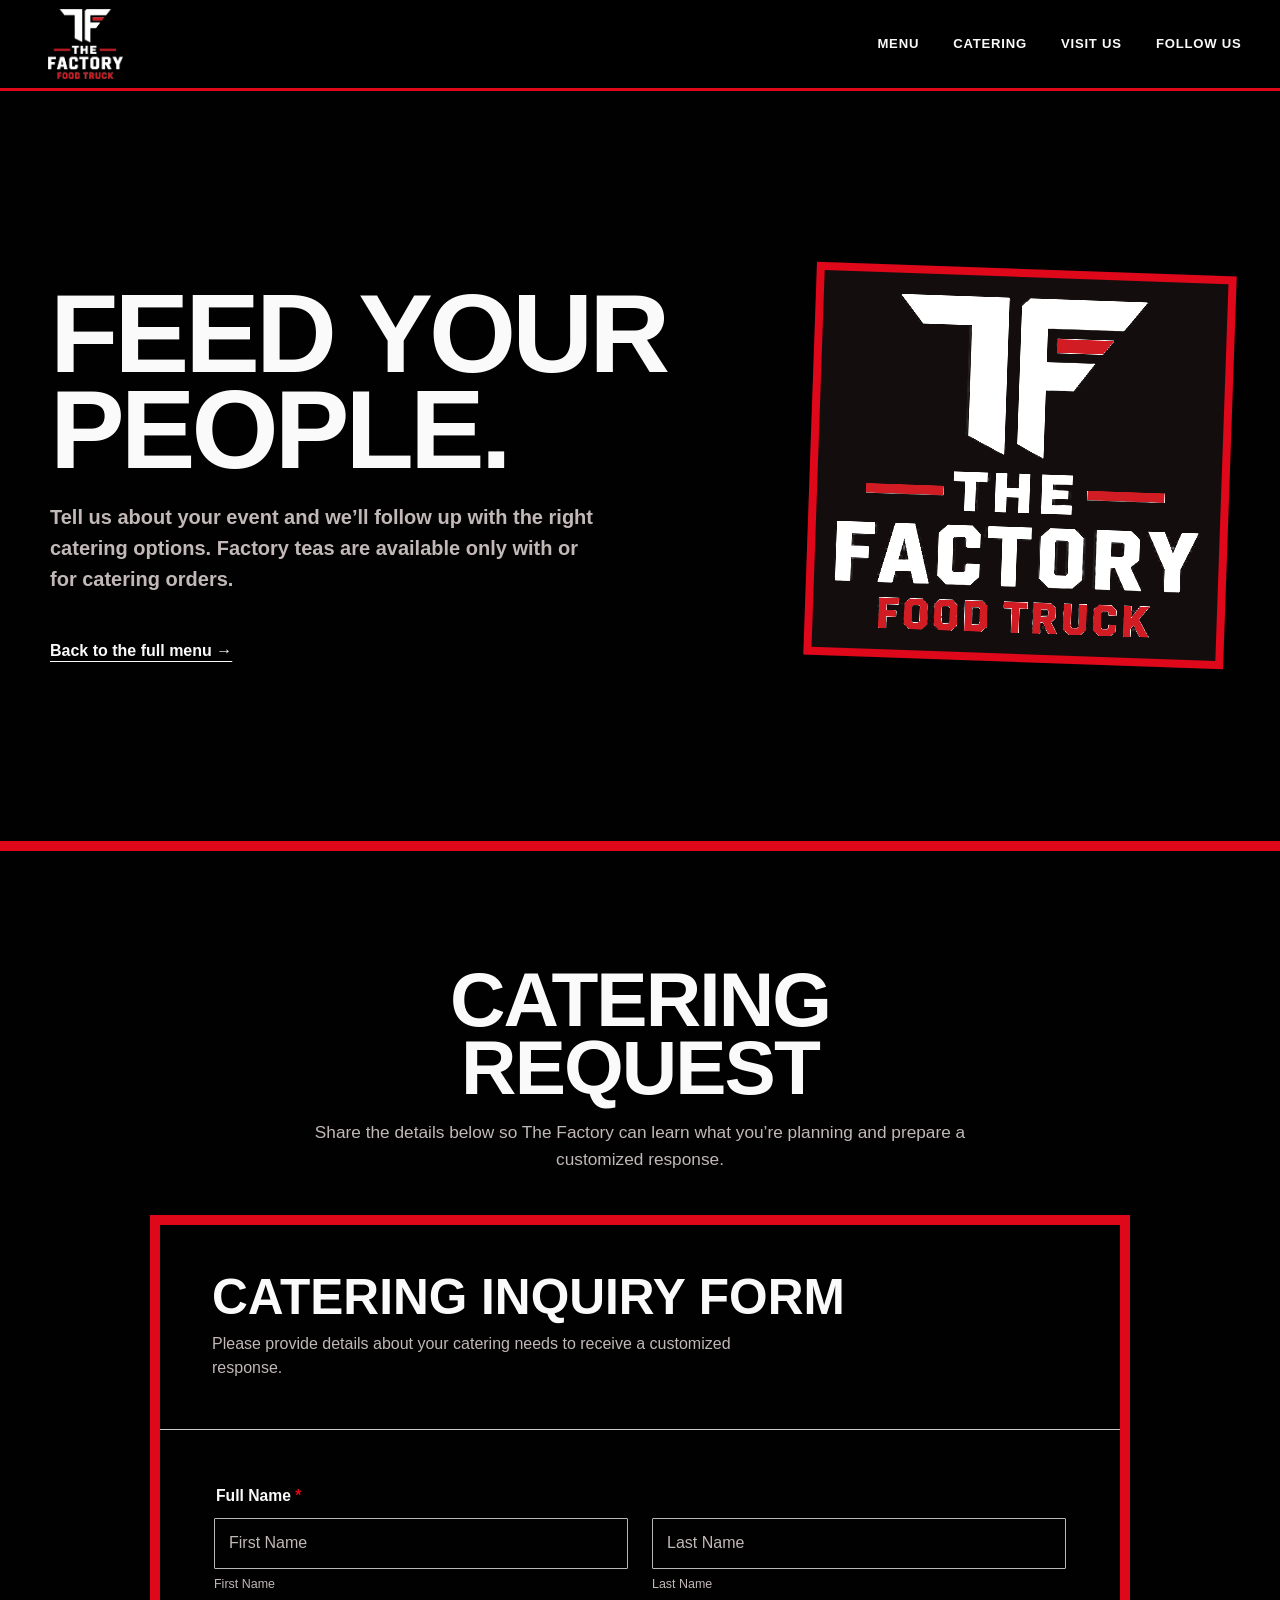
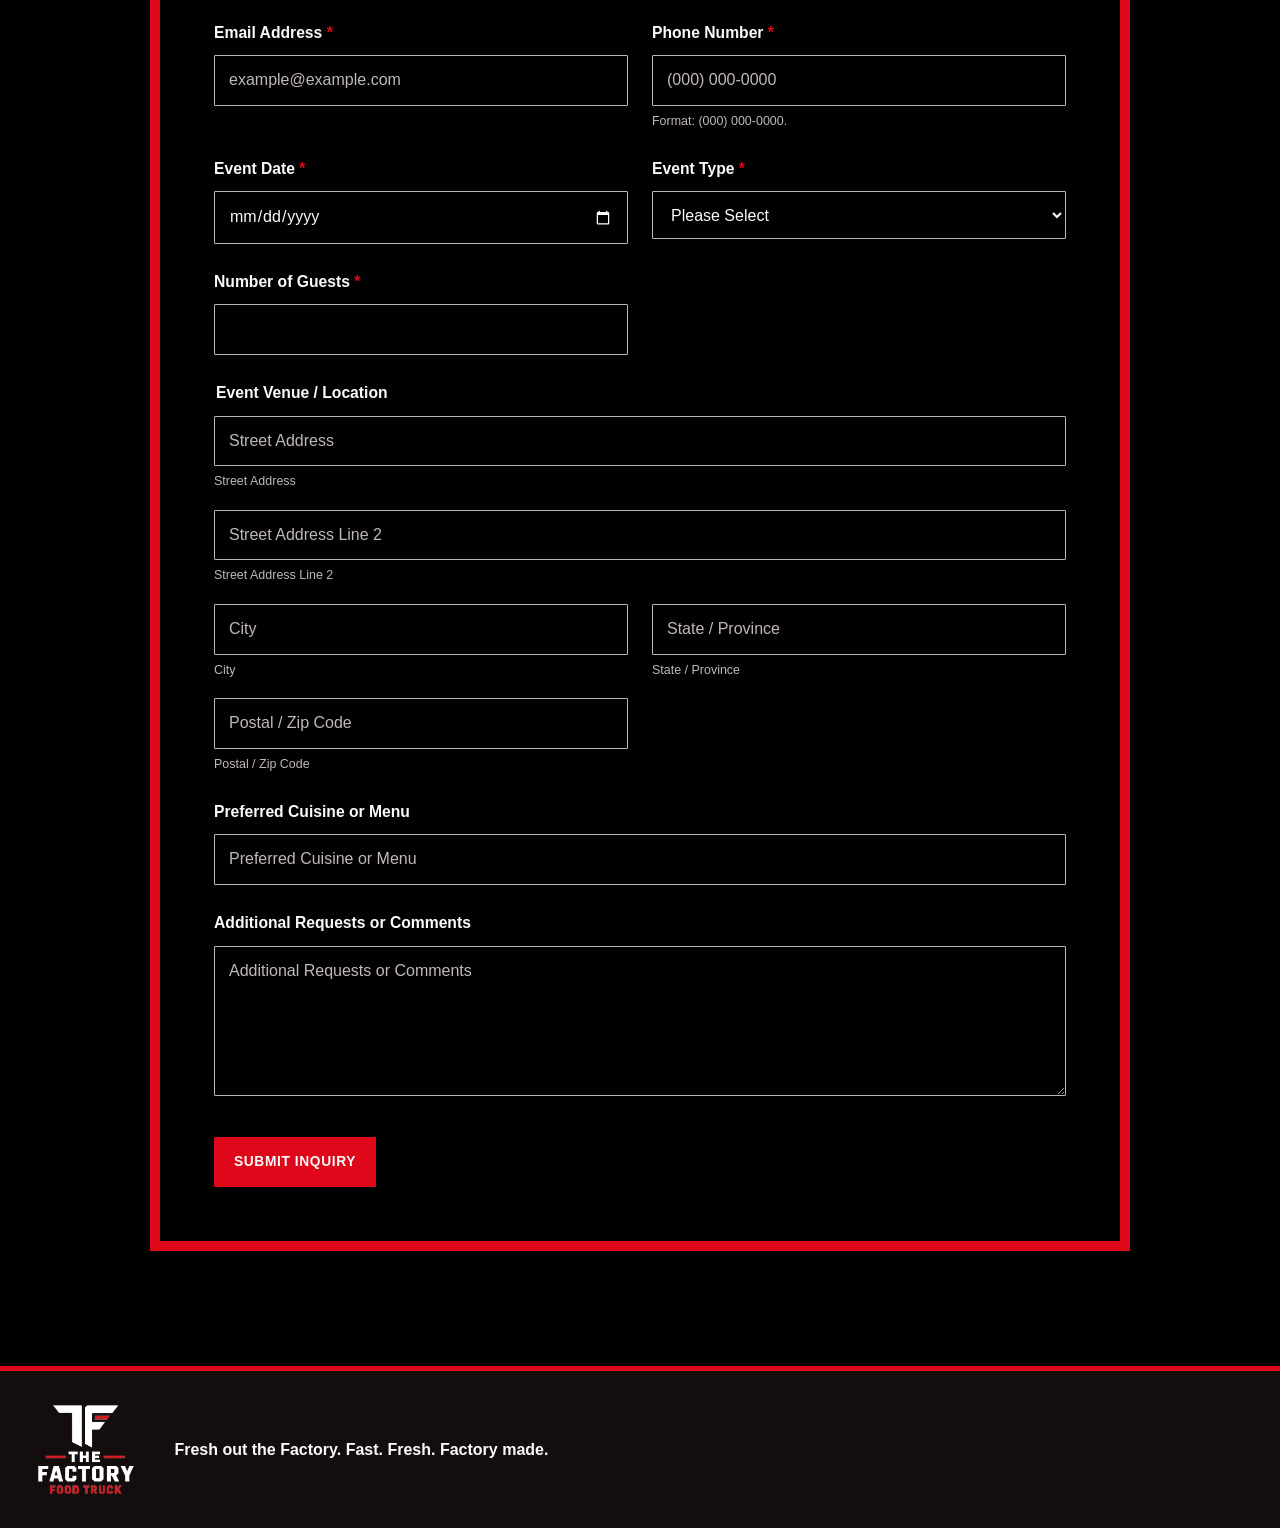
==== commit 1494f62f: "Refine landing page copy" ====
--- a/catering.html
+++ b/catering.html
@@ -30,7 +30,6 @@
   <main id="main">
     <section class="catering-hero">
       <div class="catering-hero-copy">
-        <p class="script-line">Bring the Factory</p>
         <h1>Feed your people.</h1>
         <p>Tell us about your event and we’ll follow up with the right catering options. Factory teas are available only with or for catering orders.</p>
         <a class="text-link" href="index.html#menu">Back to the full menu →</a>
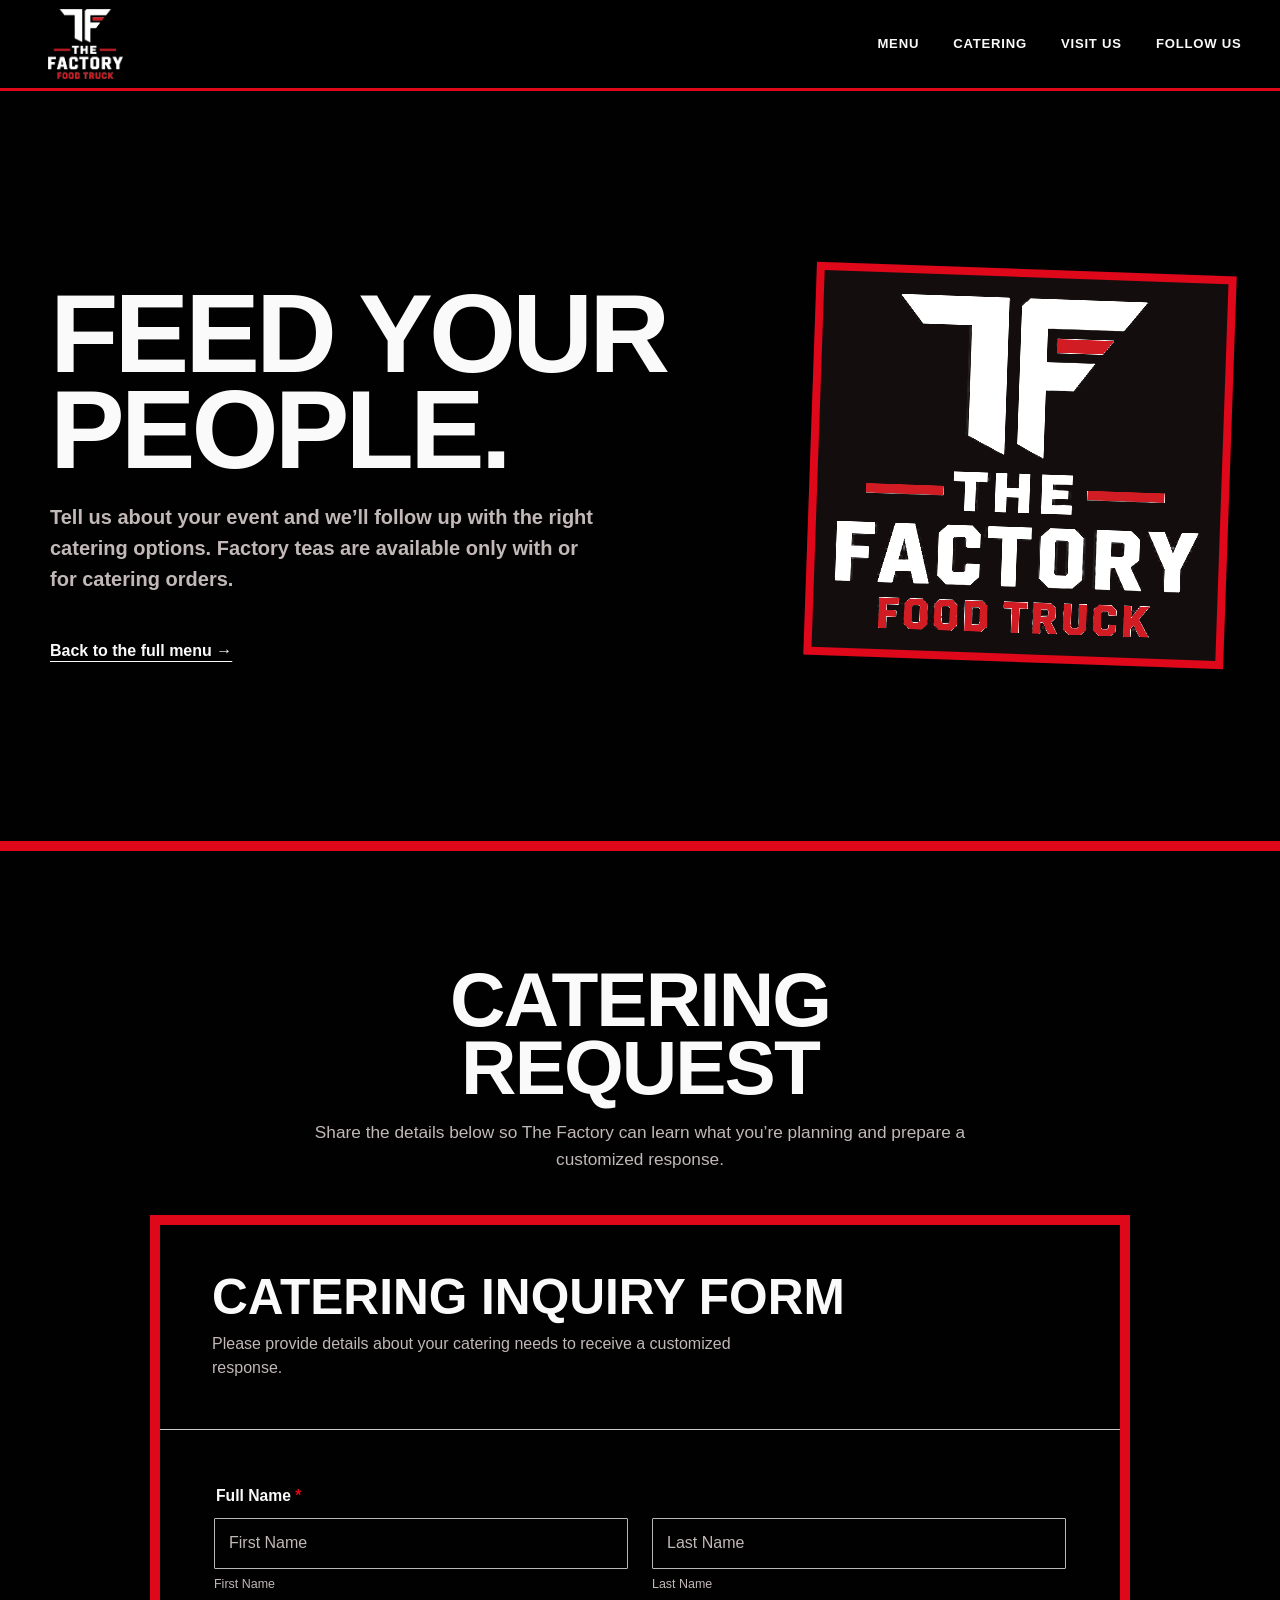
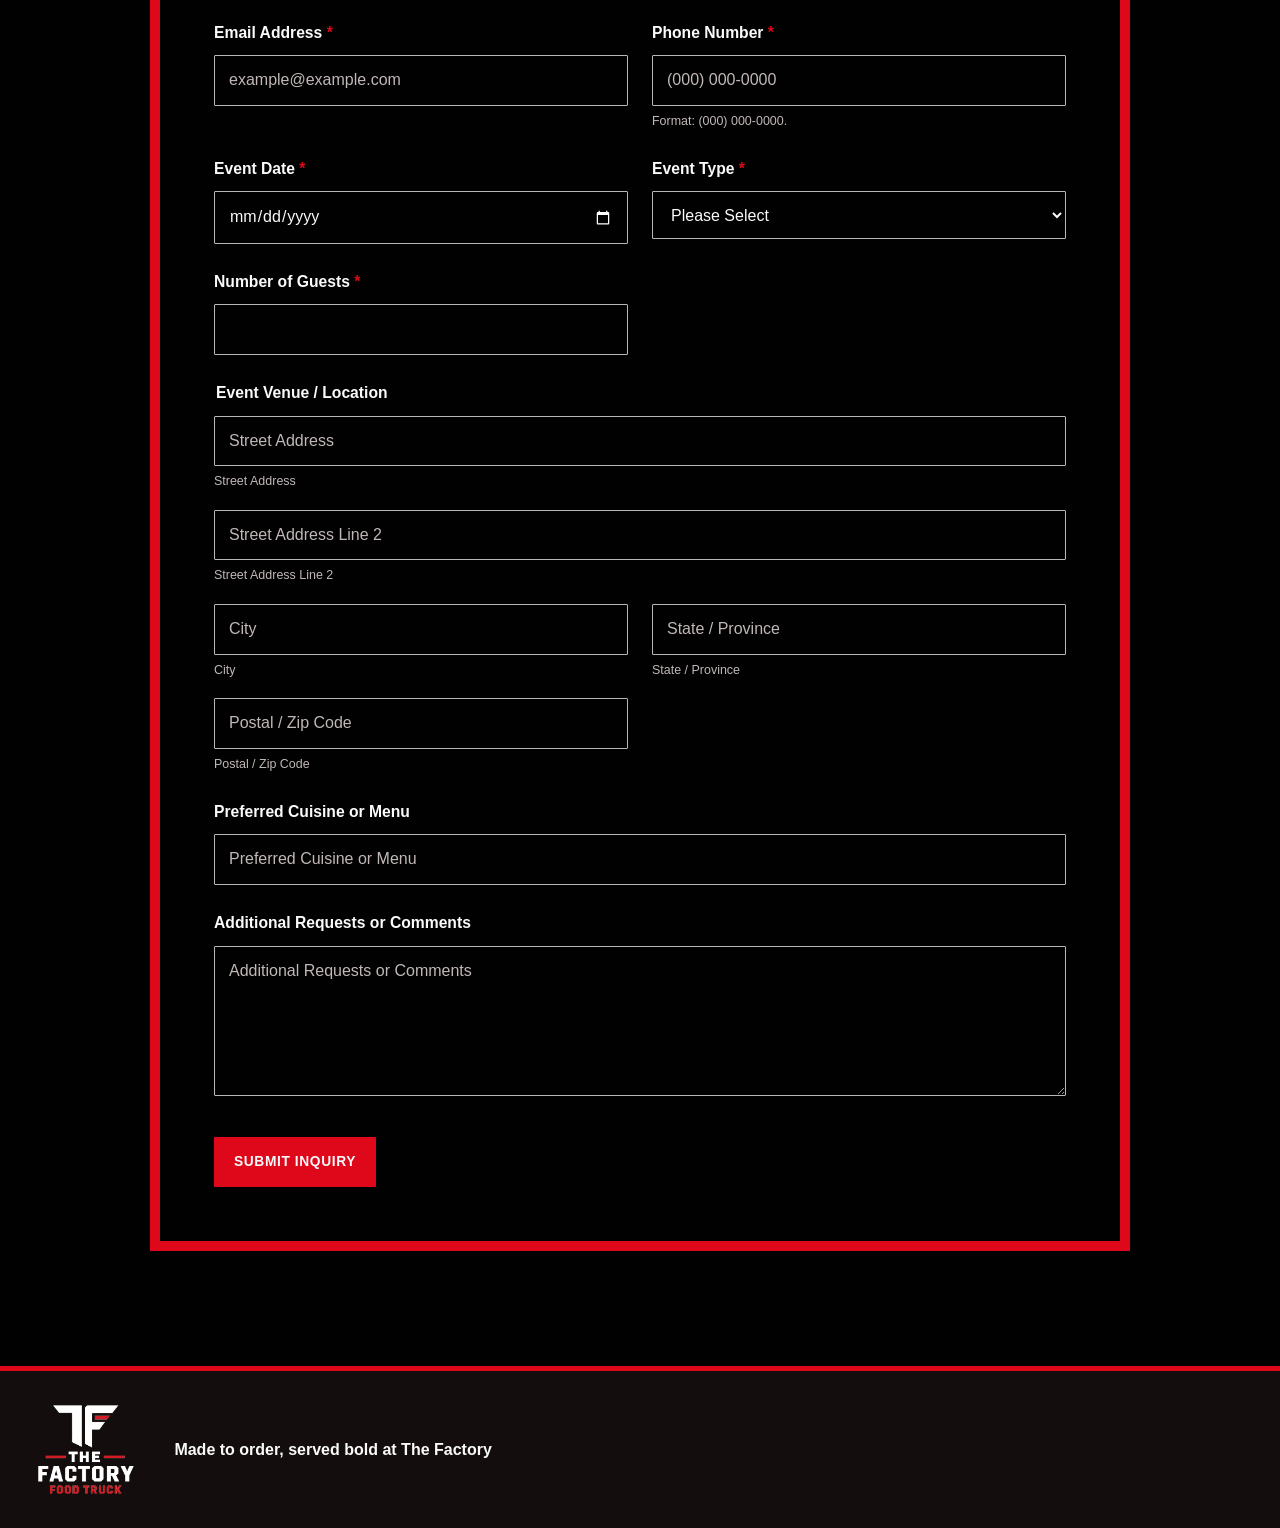
==== commit a43d24ef: "Update footer tagline" ====
--- a/catering.html
+++ b/catering.html
@@ -153,7 +153,7 @@
 
   <footer>
     <img class="footer-logo" src="assets/factory-logo-client-dark.png" alt="The Factory Food Truck" width="667" height="618">
-    <p>Fresh out the Factory. Fast. Fresh. Factory made.</p>
+    <p>Made to order, served bold at The Factory</p>
   </footer>
 
   <script src="catering-config.js"></script>
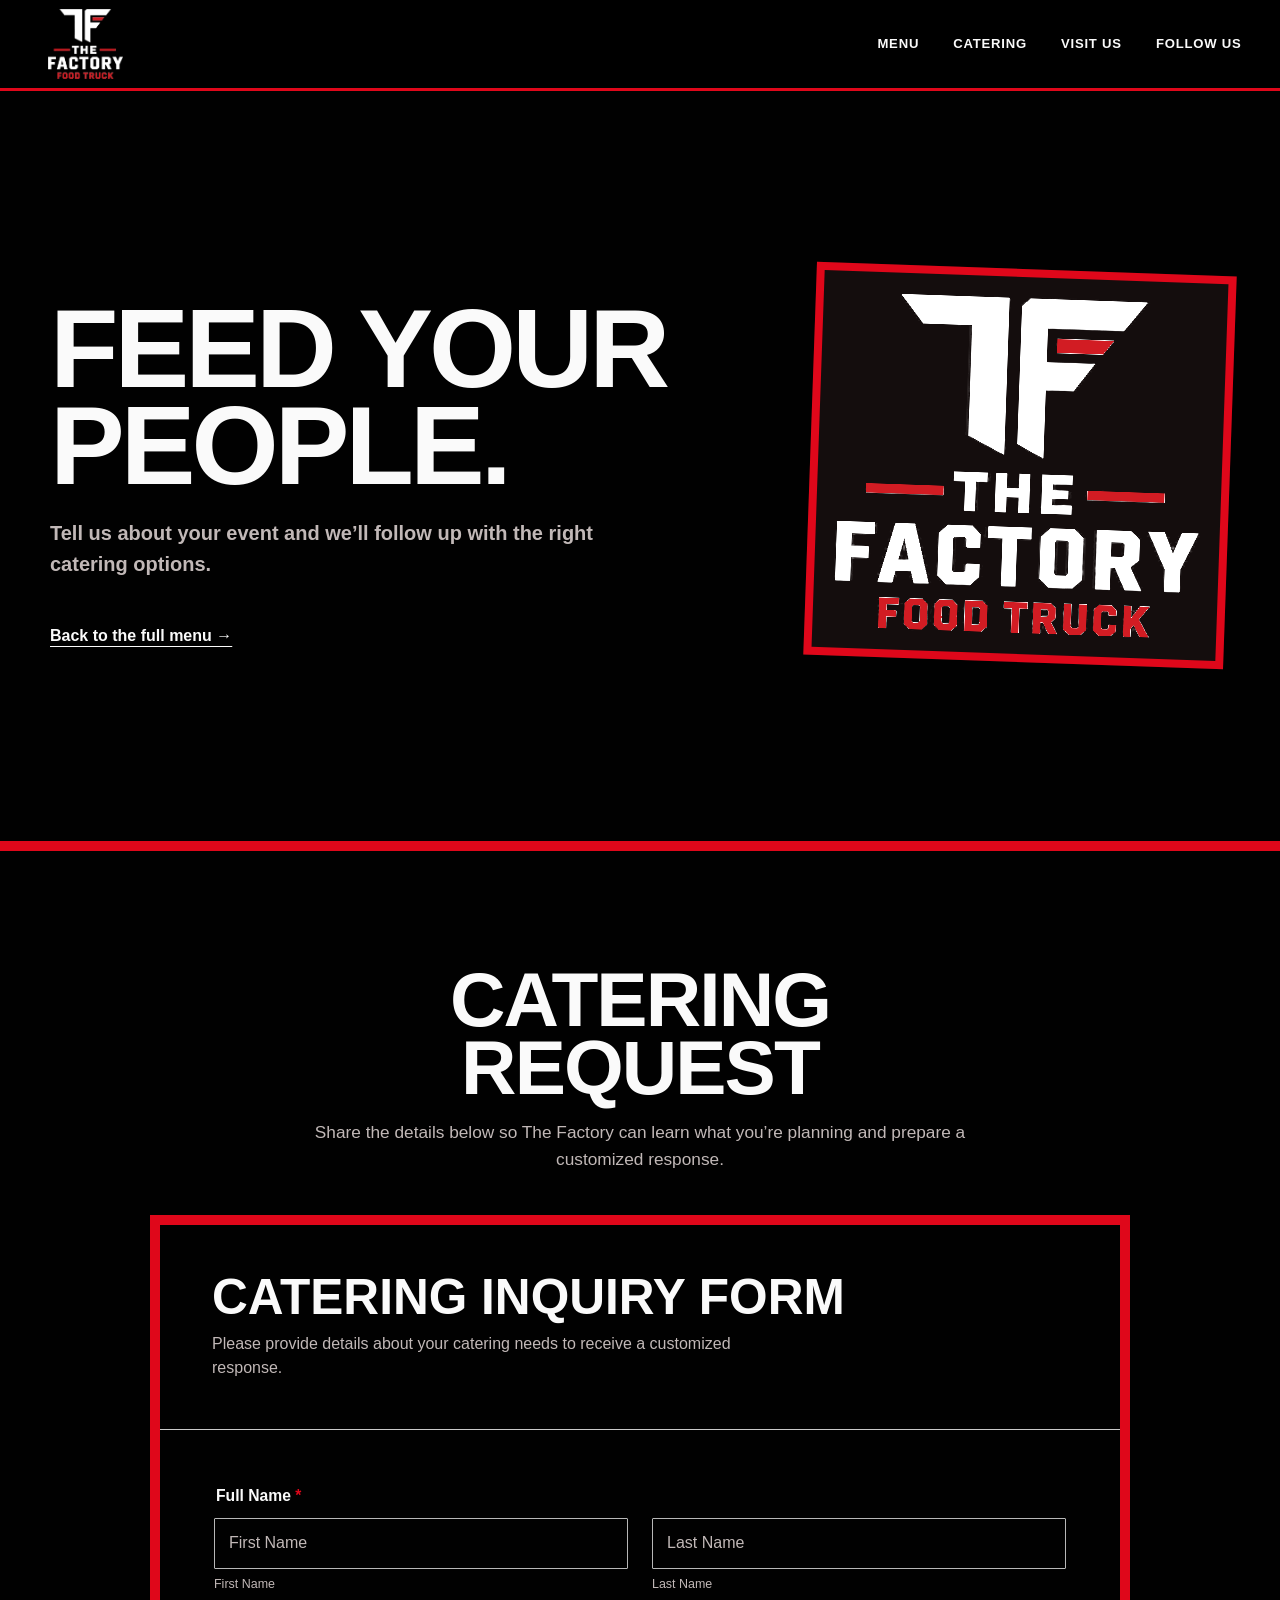
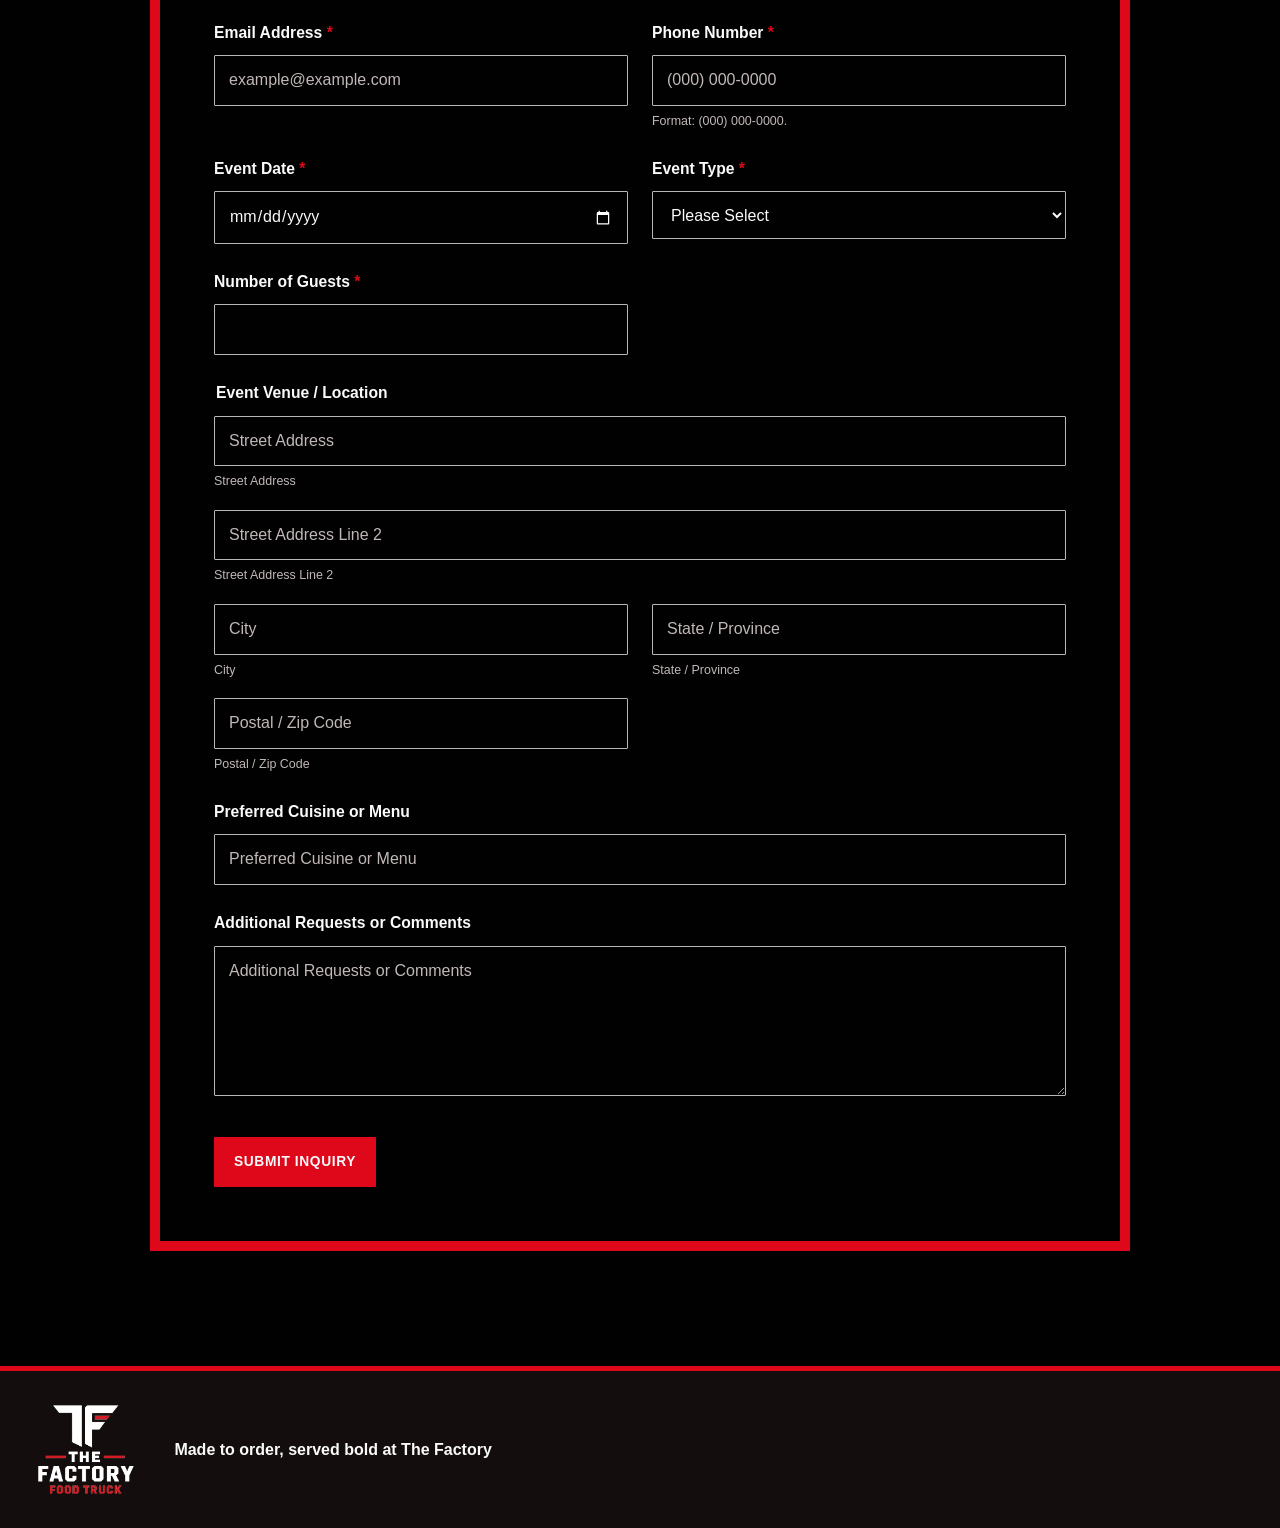
==== commit 91d4dbc5: "Update hours and remove teas" ====
--- a/catering.html
+++ b/catering.html
@@ -2,12 +2,12 @@
 <html lang="en">
 <head>
   <meta charset="UTF-8">
-  <meta name="viewport" content="width=device-width, initial-scale=1.0">
+  <meta name="viewport" content="width=device-width, initial-scale=1.0, viewport-fit=cover">
   <meta name="description" content="Request The Factory Food Truck for your next event. Catering inquiries for Jacksonville and surrounding areas.">
   <meta name="theme-color" content="#090909">
   <title>Catering | The Factory Food Truck</title>
   <link rel="icon" href="assets/factory-logo-white.png" type="image/png">
-  <link rel="stylesheet" href="styles.css?v=20260714-1025">
+  <link rel="stylesheet" href="styles.css?v=20260723-mobile">
 </head>
 <body class="catering-page">
   <a class="skip-link" href="#main">Skip to main content</a>
@@ -31,7 +31,7 @@
     <section class="catering-hero">
       <div class="catering-hero-copy">
         <h1>Feed your people.</h1>
-        <p>Tell us about your event and we’ll follow up with the right catering options. Factory teas are available only with or for catering orders.</p>
+        <p>Tell us about your event and we’ll follow up with the right catering options.</p>
         <a class="text-link" href="index.html#menu">Back to the full menu →</a>
       </div>
       <div class="catering-hero-mark" aria-hidden="true">
--- a/styles.css
+++ b/styles.css
@@ -25,7 +25,7 @@
 .skip-link { position: fixed; top: 8px; left: 8px; z-index: 30; padding: 12px 16px; color: var(--black); background: var(--white); transform: translateY(-140%); }
 .skip-link:focus { transform: translateY(0); }
 
-.site-header { min-height: var(--header); padding: 9px clamp(16px, 3vw, 44px); display: flex; align-items: center; justify-content: space-between; gap: 28px; border-bottom: 3px solid var(--red); background: oklch(0.075 0 0 / .97); position: sticky; top: 0; z-index: 20; }
+.site-header { min-height: var(--header); padding: max(9px, env(safe-area-inset-top)) max(16px, 3vw, env(safe-area-inset-right)) 9px max(16px, 3vw, env(safe-area-inset-left)); display: flex; align-items: center; justify-content: space-between; gap: 28px; border-bottom: 3px solid var(--red); background: oklch(0.075 0 0 / .97); position: sticky; top: 0; z-index: 20; }
 .wordmark { width: 94px; height: 70px; display: block; text-decoration: none; }
 .wordmark img { width: 100%; height: 100%; object-fit: contain; }
 .site-header nav { display: flex; align-items: center; gap: 34px; }
@@ -41,7 +41,7 @@
 .nav-toggle[aria-expanded="true"] .nav-toggle-bars::before { top: 0; transform: rotate(45deg); }
 .nav-toggle[aria-expanded="true"] .nav-toggle-bars::after { top: 0; transform: rotate(-45deg); }
 
-.hero { min-height: calc(100svh - var(--header)); display: block; overflow: hidden; position: relative; background: var(--black); }
+.hero { min-height: calc(100svh - var(--header)); display: block; overflow: hidden; position: relative; background-color: var(--black); background-image: linear-gradient(90deg, oklch(0.075 0 0 / .94) 0%, oklch(0.075 0 0 / .82) 34%, oklch(0.075 0 0 / .42) 62%, oklch(0.075 0 0 / .12) 100%), url("assets/factory-food-collage.png"); background-size: cover; background-position: center; }
 .hero-copy { width: min(690px, 57vw); min-height: calc(100svh - var(--header)); padding: clamp(28px, 4vw, 58px) 20px clamp(54px, 7vw, 88px) clamp(20px, 3.4vw, 50px); display: flex; flex-direction: column; justify-content: flex-start; position: relative; z-index: 2; }
 .hero-brand { width: max-content; margin: 0 0 12px; position: relative; }
 .hero-brand img { width: min(200px, 52vw); transform: rotate(-1.5deg); }
@@ -190,9 +190,10 @@
 
 @media (max-width: 900px) {
   .nav-toggle { display: inline-flex; }
-  .site-header nav { position: absolute; top: var(--header); left: 0; right: 0; padding: 16px 20px 22px; display: none; flex-direction: column; align-items: stretch; gap: 4px; background: var(--black); border-bottom: 3px solid var(--red); }
+  .site-header nav { position: absolute; top: 100%; left: 0; right: 0; padding: 12px 20px max(22px, env(safe-area-inset-bottom)); display: none; flex-direction: column; align-items: stretch; gap: 4px; background: var(--black); border-bottom: 3px solid var(--red); }
   .site-header nav.open { display: flex; }
-  .hero { background: var(--black); }
+  .site-header nav a { min-height: 48px; font-size: .9rem; }
+  .hero { background-size: cover; background-image: linear-gradient(90deg, oklch(0.075 0 0 / .94) 0%, oklch(0.075 0 0 / .84) 42%, oklch(0.075 0 0 / .34) 76%, oklch(0.075 0 0 / .12) 100%), url("assets/factory-food-collage.png"); background-position: 68% center; }
   .hero-copy { width: min(680px, 72vw); min-height: 670px; }
   .intro { grid-template-columns: 1fr; }
   .section-heading { display: block; }
@@ -209,29 +210,49 @@
 }
 
 @media (max-width: 560px) {
-  :root { --page: calc(100vw - 32px); --header: 72px; }
+  :root { --page: calc(100vw - 32px); --header: calc(72px + env(safe-area-inset-top)); }
   .wordmark { width: 72px; height: 58px; }
-  .hero { background: var(--black); }
-  .hero-copy { width: 100%; min-height: 720px; padding: 24px 20px 54px; }
-  .hero-brand img { width: min(176px, 48vw); }
-  .hero h1 { font-size: clamp(3.35rem, 16vw, 5rem); }
-  .hero h1 strong { width: auto; }
+  .hero { min-height: max(650px, calc(100svh - var(--header))); background-size: auto 100%; background-image: linear-gradient(90deg, oklch(0.075 0 0 / .95) 0%, oklch(0.075 0 0 / .88) 54%, oklch(0.075 0 0 / .42) 100%), url("assets/factory-food-collage.png"); background-position: 76% center; }
+  .hero-copy { width: 100%; min-height: max(650px, calc(100svh - var(--header))); padding: 24px 20px max(54px, env(safe-area-inset-bottom)); }
+  .hero-brand img { width: min(158px, 42vw); }
+  .hero h1 { max-width: 6.5ch; font-size: clamp(3rem, 14vw, 4.5rem); }
+  .hero h1 strong { width: max-content; max-width: calc(100vw - 40px); }
+  .hero-lede { max-width: 28ch; margin-top: 20px; }
+  .hero-actions { width: min(270px, 100%); flex-direction: column; gap: 10px; margin-top: 24px; }
   .hero-actions .button { width: 100%; }
+  .hours-line { margin-top: 18px; }
   .intro-logo { padding: 14px; }
   .intro-logo::after { right: 0; }
+  .intro { padding-top: 64px; padding-bottom: 76px; gap: 38px; }
+  .intro-copy h2, .food-copy h2, .visit-copy h2, .social-section h2 { font-size: clamp(3rem, 14vw, 4.6rem); }
   .section-heading h2 { font-size: 3.55rem; }
   .menu-section { padding-left: 16px; padding-right: 16px; }
-  .menu-block { padding: 28px 14px; }
+  .menu-block { padding: 26px 18px; }
   .menu-title { display: block; }
   .menu-title span { display: block; margin-top: 8px; text-align: left; }
+  .menu-title h3 { font-size: clamp(2.1rem, 10vw, 3rem); }
+  .price-list > div { gap: 8px; }
+  .price-list dt { min-width: 0; }
   .catering-note { align-items: stretch; flex-direction: column; }
   .catering-note .button { width: 100%; }
   .flavor-board ul { columns: 1; }
   .combo-list { grid-template-columns: 1fr; }
   .dish-list h4 b { float: none; display: block; margin-top: 5px; }
-  .food-story { gap: 14px; }
-  .food-copy { margin-bottom: 26px; }
-  .food-image { height: 76vw; border-width: 5px; }
+  .food-story { grid-template-columns: 1fr; gap: 30px; padding: 68px 18px max(88px, env(safe-area-inset-bottom)); }
+  .food-copy { grid-column: auto; grid-row: auto; order: 1; margin-bottom: 0; }
+  .food-image { width: min(100%, 360px); height: min(520px, 132vw); justify-self: center; border-width: 5px; }
+  .food-image:first-child { order: 2; }
+  .front-cup { order: 3; transform: rotate(2deg); }
+  .visit-section { min-height: auto; }
+  .visit-copy { padding: 64px 20px 58px; }
+  .visit-actions { flex-direction: column; align-items: stretch; margin-top: 24px; }
+  .visit-actions .button { width: 100%; }
+  .map-panel, .map-panel iframe { min-height: 380px; }
+  .catering-form-section { padding-left: 16px; padding-right: 16px; }
+  .catering-form-frame { border-width: 6px; }
+  .native-form-header, .native-form-body { padding-left: 18px; padding-right: 18px; }
+  .native-form-body { gap: 20px; }
+  .native-catering-form input, .native-catering-form select, .native-catering-form textarea { font-size: 16px; }
   .catering-hero { padding-top: 54px; padding-bottom: 64px; }
   .catering-hero-copy h1 { font-size: clamp(3.4rem, 16vw, 5.2rem); }
   .native-form-body { grid-template-columns: 1fr; }
@@ -243,7 +264,7 @@
   .visit-actions .button { width: 100%; }
   .map-panel { min-height: 390px; border-width: 7px; }
   .map-panel iframe { min-height: 390px; }
-  footer { grid-template-columns: 1fr; }
+  footer { grid-template-columns: 1fr; padding-bottom: max(34px, env(safe-area-inset-bottom)); }
 }
 
 @media (prefers-reduced-motion: reduce) {
